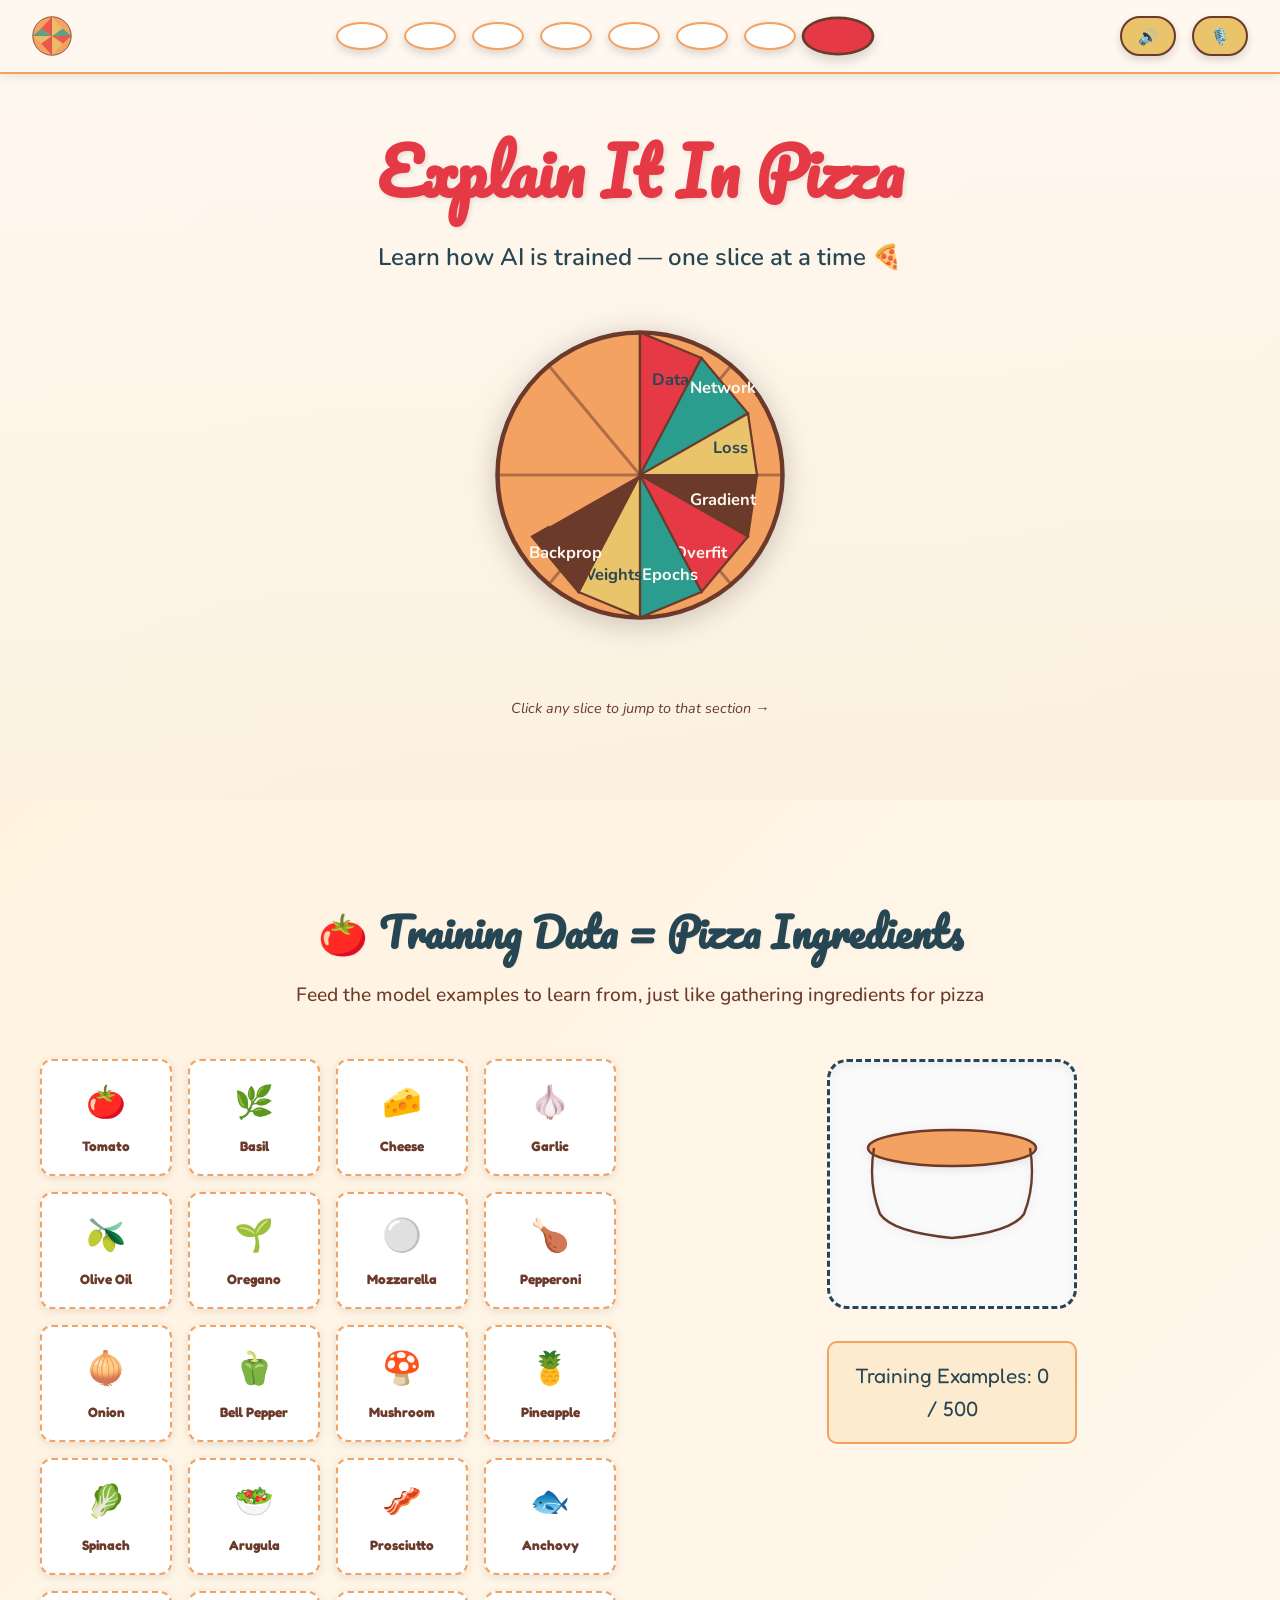
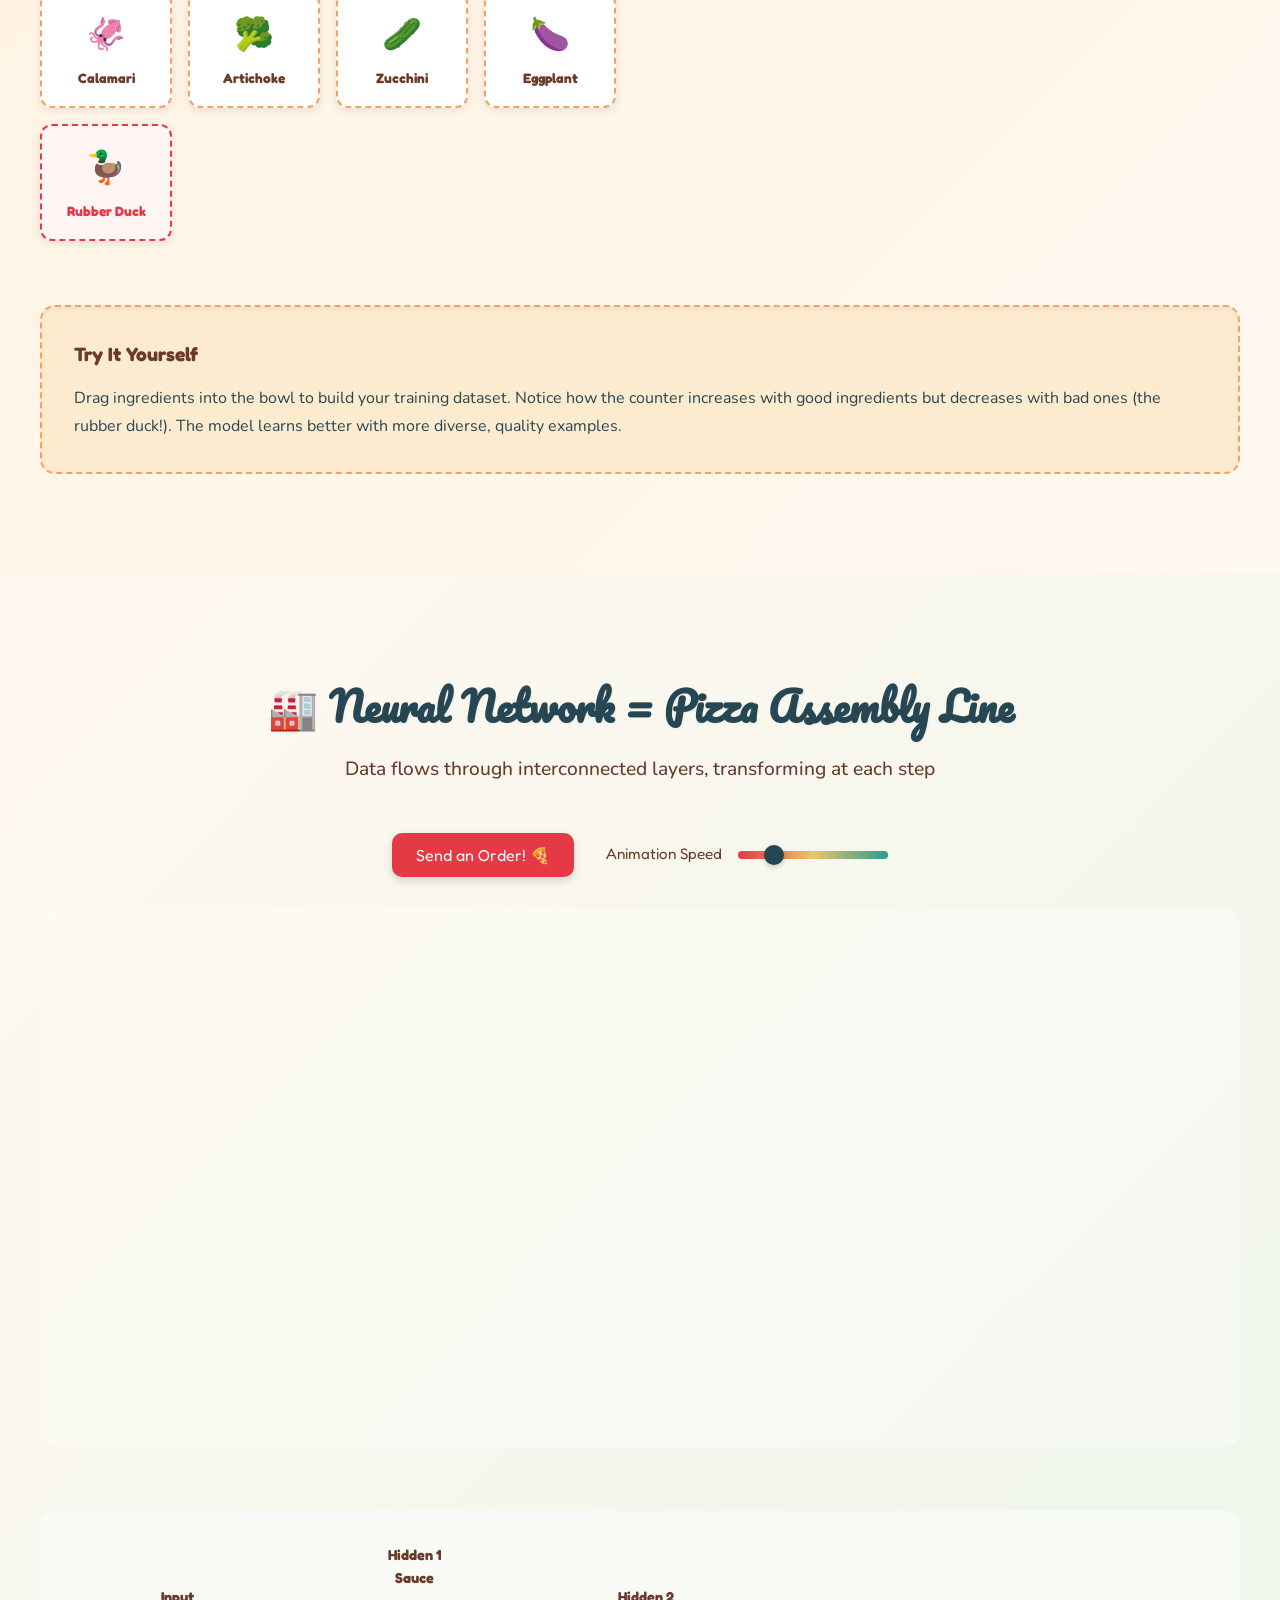
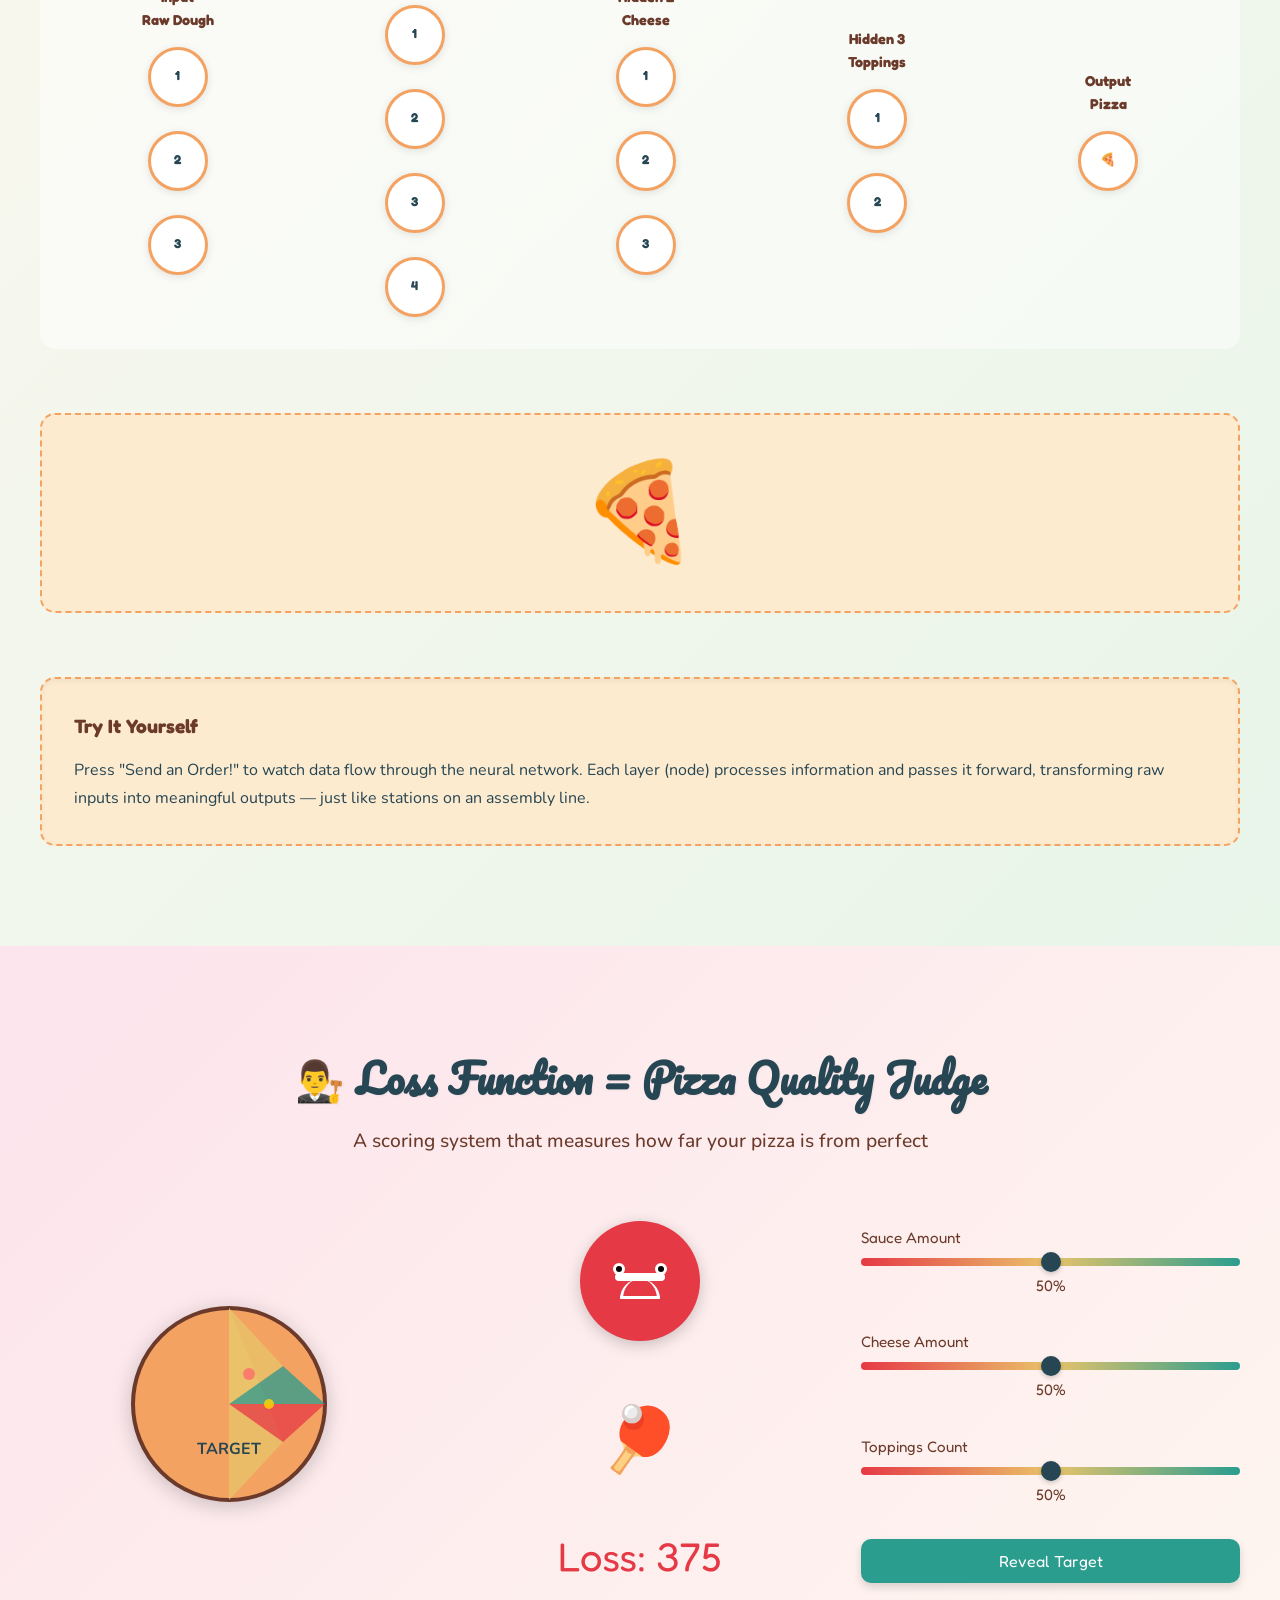
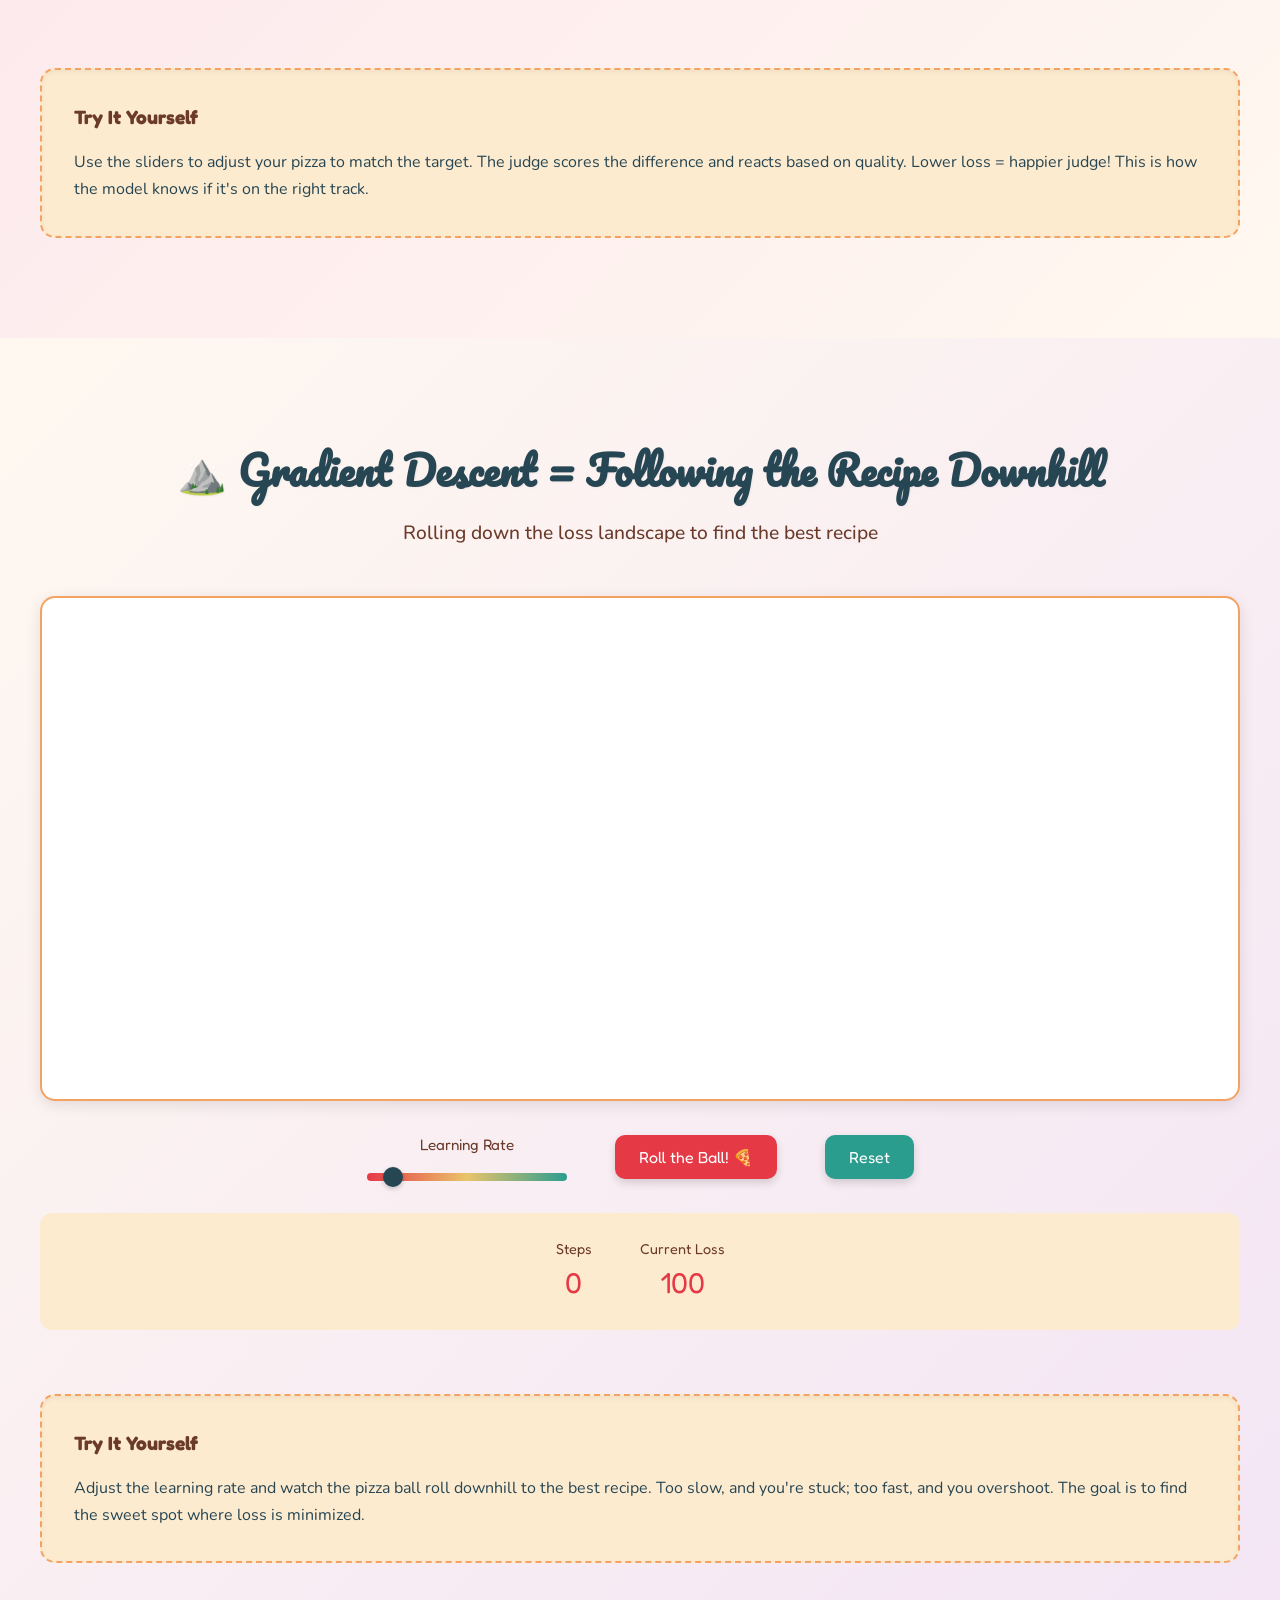
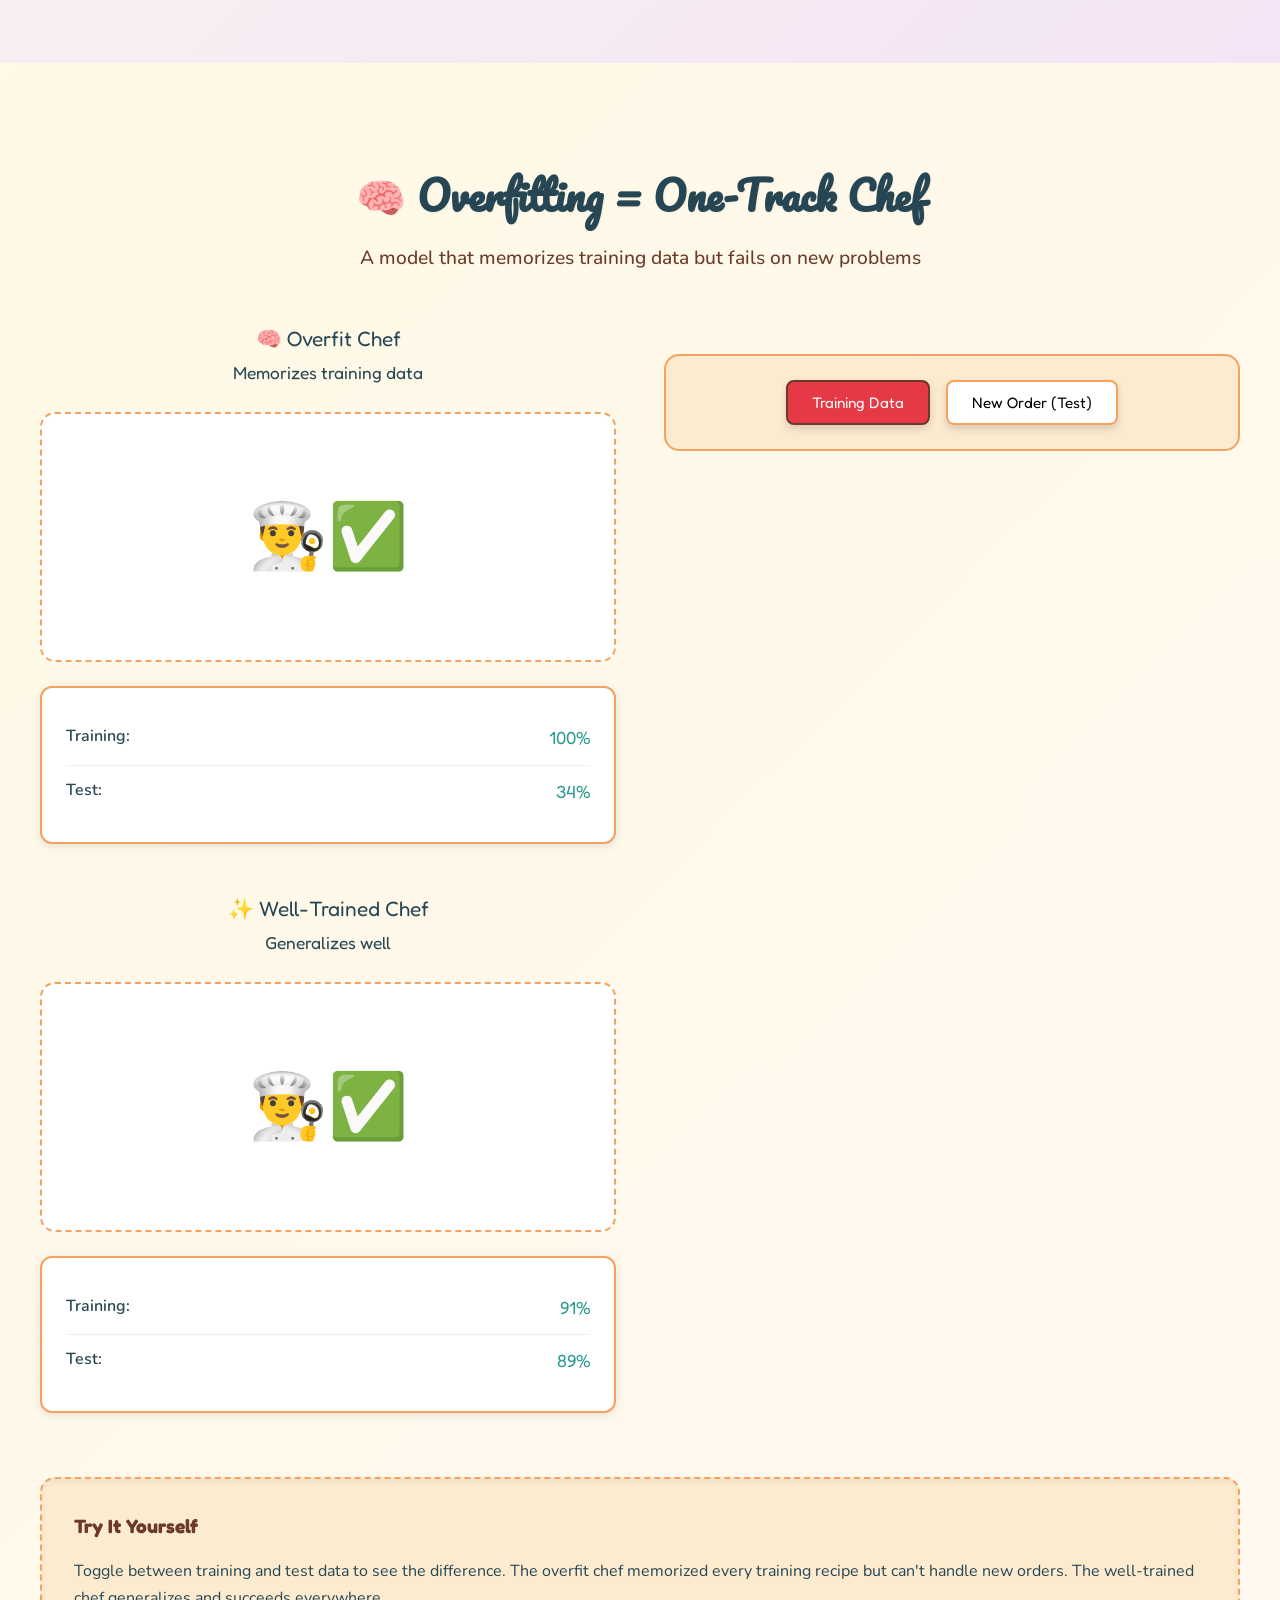
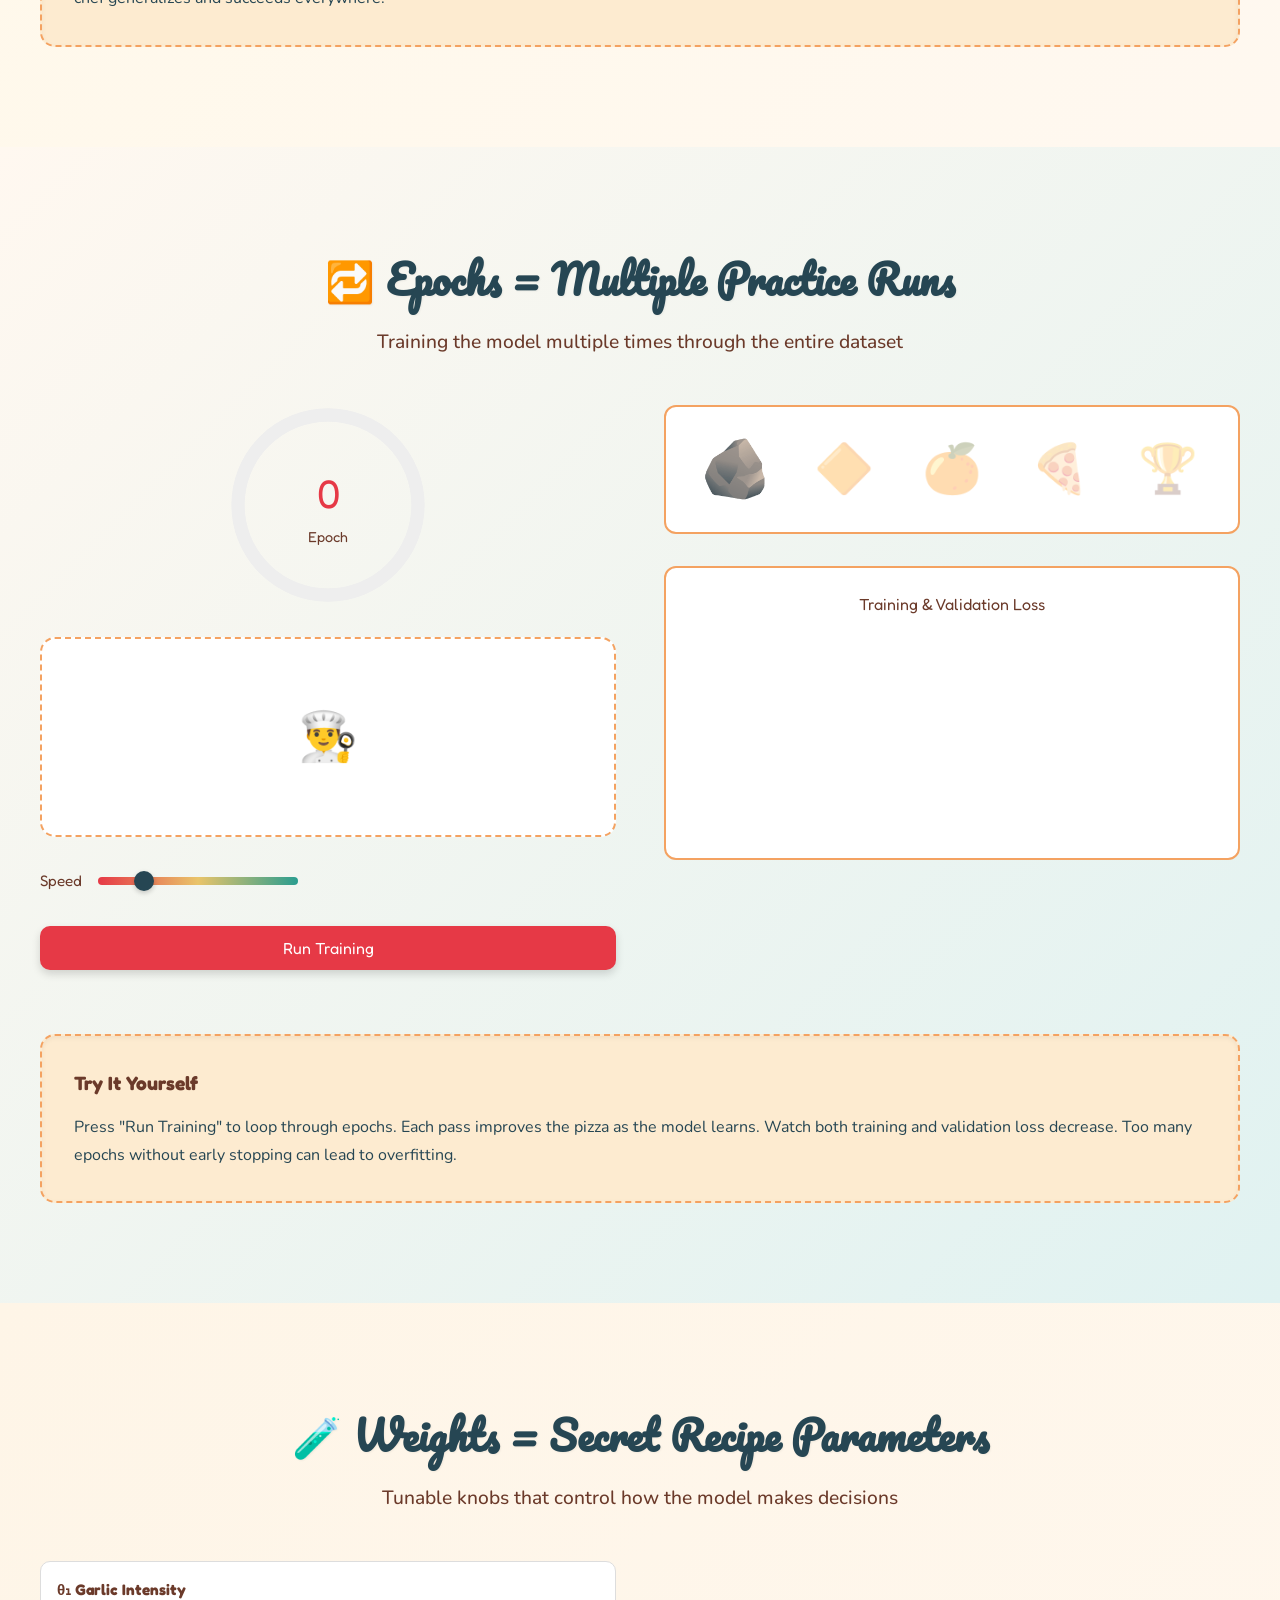
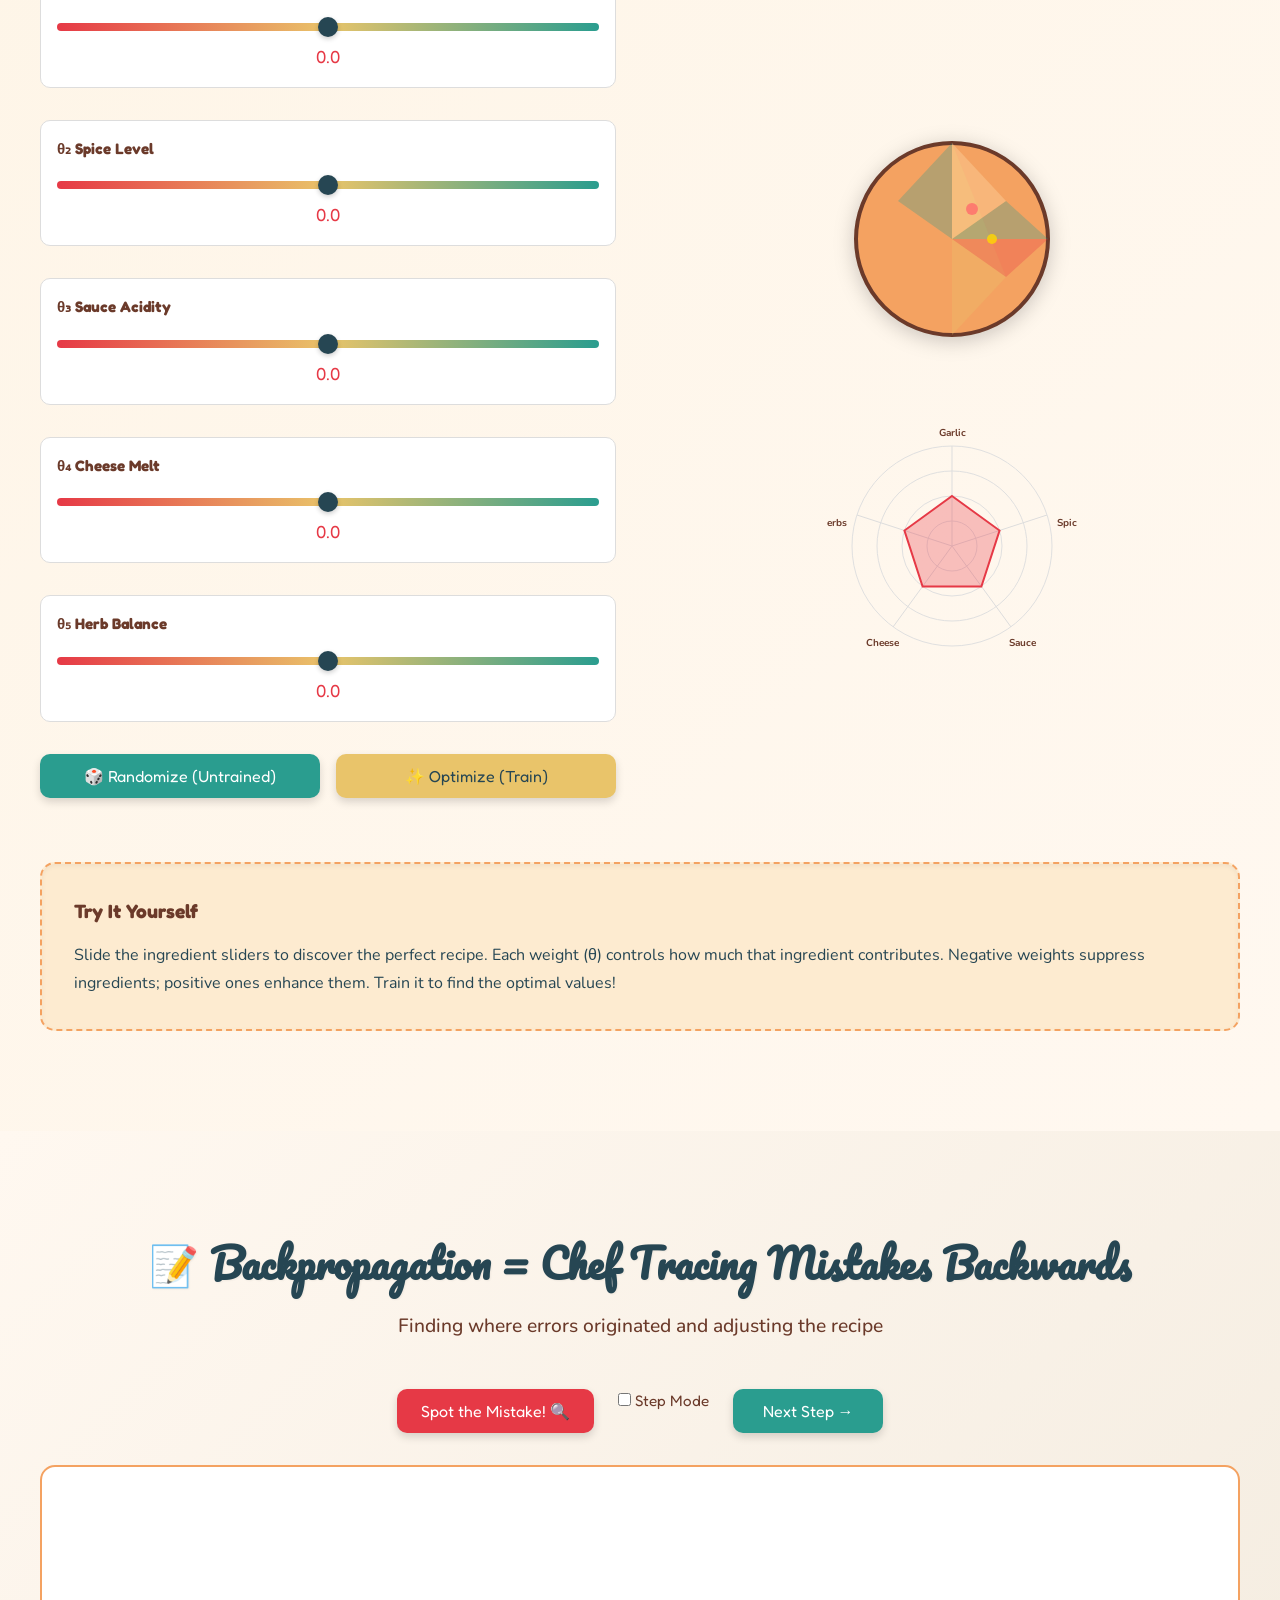
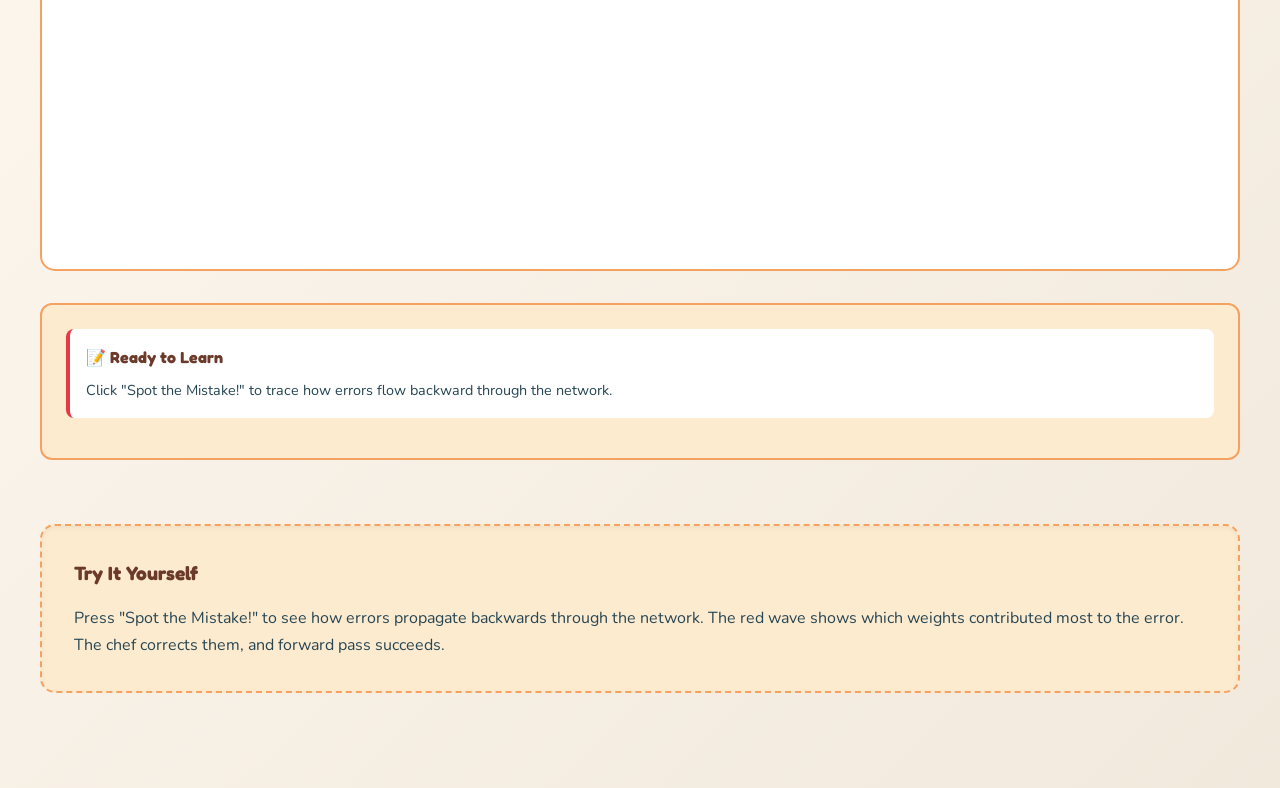
==== ep1-ml-basics/index.html @ 77b2b573 "Fix: add all episode files as regular directories (remove submodule refs)" ====
<!DOCTYPE html>
<html lang="en">
<head>
  <meta charset="UTF-8">
  <meta name="viewport" content="width=device-width, initial-scale=1.0">
  <title>Explain It In Pizza - Learn AI/ML with Pizza Metaphors</title>
  <link rel="preconnect" href="https://fonts.googleapis.com">
  <link rel="preconnect" href="https://fonts.gstatic.com" crossorigin>
  <link href="https://fonts.googleapis.com/css2?family=Fredoka+One&family=Nunito:wght@400;600;700&family=Pacifico&display=swap" rel="stylesheet">
  <link rel="stylesheet" href="style.css">
</head>
<body>
  <!-- Navigation -->
  <nav class="navbar">
    <div class="nav-brand">
      <svg class="nav-pizza" viewBox="0 0 100 100" width="40" height="40">
        <circle cx="50" cy="50" r="48" fill="#F4A261" stroke="#6B3A2A" stroke-width="2"/>
        <line x1="50" y1="2" x2="50" y2="98" stroke="#6B3A2A" stroke-width="1.5" opacity="0.3"/>
        <line x1="2" y1="50" x2="98" y2="50" stroke="#6B3A2A" stroke-width="1.5" opacity="0.3"/>
        <path d="M 50 2 L 77 69 L 50 98 Z" fill="#E9C46A" opacity="0.7" class="slice slice-1"/>
        <path d="M 77 69 L 98 50 L 50 50 Z" fill="#E63946" opacity="0.7" class="slice slice-2"/>
        <path d="M 98 50 L 77 31 L 50 50 Z" fill="#2A9D8F" opacity="0.7" class="slice slice-3"/>
        <path d="M 77 31 L 50 2 L 50 50 Z" fill="#E9C46A" opacity="0.7" class="slice slice-4"/>
        <path d="M 50 50 L 50 2 L 23 31 Z" fill="#E63946" opacity="0.7" class="slice slice-5"/>
        <path d="M 50 50 L 23 31 L 2 50 Z" fill="#2A9D8F" opacity="0.7" class="slice slice-6"/>
        <path d="M 50 50 L 2 50 L 23 69 Z" fill="#E9C46A" opacity="0.7" class="slice slice-7"/>
        <path d="M 50 50 L 23 69 L 50 98 Z" fill="#E63946" opacity="0.7" class="slice slice-8"/>
      </svg>
    </div>
    <div class="nav-sections">
      <button class="nav-dot" data-section="1" title="Ingredients"></button>
      <button class="nav-dot" data-section="2" title="Assembly Line"></button>
      <button class="nav-dot" data-section="3" title="Judge"></button>
      <button class="nav-dot" data-section="4" title="Gradient Descent"></button>
      <button class="nav-dot" data-section="5" title="Overfitting"></button>
      <button class="nav-dot" data-section="6" title="Epochs"></button>
      <button class="nav-dot" data-section="7" title="Weights"></button>
      <button class="nav-dot" data-section="8" title="Backprop"></button>
    </div>
    <div class="nav-controls">
      <button class="sound-toggle" id="soundToggle" title="Toggle Sound">🔊</button>
      <button class="narrator-toggle" id="narratorToggle" title="Toggle Narrator">🎙️</button>
    </div>
  </nav>

  <!-- Hero Section -->
  <section class="hero">
    <div class="hero-content">
      <h1 class="hero-title">Explain It In Pizza</h1>
      <p class="hero-subtitle">Learn how AI is trained — one slice at a time 🍕</p>
      <svg class="hero-pizza" viewBox="0 0 200 200" width="300" height="300">
        <defs>
          <style>
            .pizza-slice { stroke-dasharray: 150; stroke-dashoffset: 150; animation: drawSlice 0.8s ease-out forwards; }
            .slice-1 { animation-delay: 0s; }
            .slice-2 { animation-delay: 0.1s; }
            .slice-3 { animation-delay: 0.2s; }
            .slice-4 { animation-delay: 0.3s; }
            .slice-5 { animation-delay: 0.4s; }
            .slice-6 { animation-delay: 0.5s; }
            .slice-7 { animation-delay: 0.6s; }
            .slice-8 { animation-delay: 0.7s; }
            @keyframes drawSlice {
              from { stroke-dashoffset: 150; }
              to { stroke-dashoffset: 0; }
            }
          </style>
        </defs>
        <!-- Crust -->
        <circle cx="100" cy="100" r="95" fill="#F4A261" stroke="#6B3A2A" stroke-width="3"/>
        <!-- Slices with dividing lines -->
        <line x1="100" y1="5" x2="100" y2="195" stroke="#6B3A2A" stroke-width="2" opacity="0.5"/>
        <line x1="5" y1="100" x2="195" y2="100" stroke="#6B3A2A" stroke-width="2" opacity="0.5"/>
        <line x1="40" y1="28" x2="160" y2="172" stroke="#6B3A2A" stroke-width="2" opacity="0.5"/>
        <line x1="160" y1="28" x2="40" y2="172" stroke="#6B3A2A" stroke-width="2" opacity="0.5"/>

        <!-- Slice 1: Ingredients (Tomato) -->
        <path class="pizza-slice slice-1" d="M 100 100 L 100 5 L 141 22 Z" fill="#E63946" stroke="#6B3A2A" stroke-width="1.5" cursor="pointer"/>
        <text x="120" y="40" text-anchor="middle" font-size="11" fill="#264653" font-weight="bold" pointer-events="none">Data</text>

        <!-- Slice 2: Assembly (Basil) -->
        <path class="pizza-slice slice-2" d="M 100 100 L 141 22 L 172 59 Z" fill="#2A9D8F" stroke="#6B3A2A" stroke-width="1.5" cursor="pointer"/>
        <text x="155" y="45" text-anchor="middle" font-size="11" fill="#FFF8F0" font-weight="bold" pointer-events="none">Network</text>

        <!-- Slice 3: Judge (Cheese) -->
        <path class="pizza-slice slice-3" d="M 100 100 L 172 59 L 178 100 Z" fill="#E9C46A" stroke="#6B3A2A" stroke-width="1.5" cursor="pointer"/>
        <text x="160" y="85" text-anchor="middle" font-size="11" fill="#264653" font-weight="bold" pointer-events="none">Loss</text>

        <!-- Slice 4: Gradient (Brown) -->
        <path class="pizza-slice slice-4" d="M 100 100 L 178 100 L 172 141 Z" fill="#6B3A2A" stroke="#6B3A2A" stroke-width="1.5" cursor="pointer"/>
        <text x="155" y="120" text-anchor="middle" font-size="11" fill="#FFF8F0" font-weight="bold" pointer-events="none">Gradient</text>

        <!-- Slice 5: Overfitting (Tomato) -->
        <path class="pizza-slice slice-5" d="M 100 100 L 172 141 L 141 178 Z" fill="#E63946" stroke="#6B3A2A" stroke-width="1.5" cursor="pointer"/>
        <text x="140" y="155" text-anchor="middle" font-size="11" fill="#FFF8F0" font-weight="bold" pointer-events="none">Overfit</text>

        <!-- Slice 6: Epochs (Basil) -->
        <path class="pizza-slice slice-6" d="M 100 100 L 141 178 L 100 195 Z" fill="#2A9D8F" stroke="#6B3A2A" stroke-width="1.5" cursor="pointer"/>
        <text x="120" y="170" text-anchor="middle" font-size="11" fill="#FFF8F0" font-weight="bold" pointer-events="none">Epochs</text>

        <!-- Slice 7: Weights (Cheese) -->
        <path class="pizza-slice slice-7" d="M 100 100 L 100 195 L 59 178 Z" fill="#E9C46A" stroke="#6B3A2A" stroke-width="1.5" cursor="pointer"/>
        <text x="80" y="170" text-anchor="middle" font-size="11" fill="#264653" font-weight="bold" pointer-events="none">Weights</text>

        <!-- Slice 8: Backprop (Brown) -->
        <path class="pizza-slice slice-8" d="M 100 100 L 59 178 L 28 141 Z" fill="#6B3A2A" stroke="#6B3A2A" stroke-width="1.5" cursor="pointer"/>
        <text x="50" y="155" text-anchor="middle" font-size="11" fill="#FFF8F0" font-weight="bold" pointer-events="none">Backprop</text>
      </svg>
      <p class="hero-hint">Click any slice to jump to that section →</p>
    </div>
  </section>

  <!-- Section 1: Ingredients -->
  <section class="section" id="section-1" data-section="1">
    <div class="section-container">
      <div class="section-header">
        <h2>🍅 Training Data = Pizza Ingredients</h2>
        <p>Feed the model examples to learn from, just like gathering ingredients for pizza</p>
      </div>
      <div id="ingredients-container"></div>
      <div class="section-summary">
        <h4>Try It Yourself</h4>
        <p>Drag ingredients into the bowl to build your training dataset. Notice how the counter increases with good ingredients but decreases with bad ones (the rubber duck!). The model learns better with more diverse, quality examples.</p>
      </div>
    </div>
  </section>

  <!-- Section 2: Assembly Line -->
  <section class="section" id="section-2" data-section="2">
    <div class="section-container">
      <div class="section-header">
        <h2>🏭 Neural Network = Pizza Assembly Line</h2>
        <p>Data flows through interconnected layers, transforming at each step</p>
      </div>
      <div id="assembly-container"></div>
      <div class="section-summary">
        <h4>Try It Yourself</h4>
        <p>Press "Send an Order!" to watch data flow through the neural network. Each layer (node) processes information and passes it forward, transforming raw inputs into meaningful outputs — just like stations on an assembly line.</p>
      </div>
    </div>
  </section>

  <!-- Section 3: Judge -->
  <section class="section" id="section-3" data-section="3">
    <div class="section-container">
      <div class="section-header">
        <h2>👨‍⚖️ Loss Function = Pizza Quality Judge</h2>
        <p>A scoring system that measures how far your pizza is from perfect</p>
      </div>
      <div id="judge-container"></div>
      <div class="section-summary">
        <h4>Try It Yourself</h4>
        <p>Use the sliders to adjust your pizza to match the target. The judge scores the difference and reacts based on quality. Lower loss = happier judge! This is how the model knows if it's on the right track.</p>
      </div>
    </div>
  </section>

  <!-- Section 4: Gradient Descent -->
  <section class="section" id="section-4" data-section="4">
    <div class="section-container">
      <div class="section-header">
        <h2>⛰️ Gradient Descent = Following the Recipe Downhill</h2>
        <p>Rolling down the loss landscape to find the best recipe</p>
      </div>
      <div id="gradient-container"></div>
      <div class="section-summary">
        <h4>Try It Yourself</h4>
        <p>Adjust the learning rate and watch the pizza ball roll downhill to the best recipe. Too slow, and you're stuck; too fast, and you overshoot. The goal is to find the sweet spot where loss is minimized.</p>
      </div>
    </div>
  </section>

  <!-- Section 5: Overfitting -->
  <section class="section" id="section-5" data-section="5">
    <div class="section-container">
      <div class="section-header">
        <h2>🧠 Overfitting = One-Track Chef</h2>
        <p>A model that memorizes training data but fails on new problems</p>
      </div>
      <div id="overfitting-container"></div>
      <div class="section-summary">
        <h4>Try It Yourself</h4>
        <p>Toggle between training and test data to see the difference. The overfit chef memorized every training recipe but can't handle new orders. The well-trained chef generalizes and succeeds everywhere.</p>
      </div>
    </div>
  </section>

  <!-- Section 6: Epochs -->
  <section class="section" id="section-6" data-section="6">
    <div class="section-container">
      <div class="section-header">
        <h2>🔁 Epochs = Multiple Practice Runs</h2>
        <p>Training the model multiple times through the entire dataset</p>
      </div>
      <div id="epochs-container"></div>
      <div class="section-summary">
        <h4>Try It Yourself</h4>
        <p>Press "Run Training" to loop through epochs. Each pass improves the pizza as the model learns. Watch both training and validation loss decrease. Too many epochs without early stopping can lead to overfitting.</p>
      </div>
    </div>
  </section>

  <!-- Section 7: Weights -->
  <section class="section" id="section-7" data-section="7">
    <div class="section-container">
      <div class="section-header">
        <h2>🧪 Weights = Secret Recipe Parameters</h2>
        <p>Tunable knobs that control how the model makes decisions</p>
      </div>
      <div id="weights-container"></div>
      <div class="section-summary">
        <h4>Try It Yourself</h4>
        <p>Slide the ingredient sliders to discover the perfect recipe. Each weight (θ) controls how much that ingredient contributes. Negative weights suppress ingredients; positive ones enhance them. Train it to find the optimal values!</p>
      </div>
    </div>
  </section>

  <!-- Section 8: Backprop -->
  <section class="section" id="section-8" data-section="8">
    <div class="section-container">
      <div class="section-header">
        <h2>📝 Backpropagation = Chef Tracing Mistakes Backwards</h2>
        <p>Finding where errors originated and adjusting the recipe</p>
      </div>
      <div id="backprop-container"></div>
      <div class="section-summary">
        <h4>Try It Yourself</h4>
        <p>Press "Spot the Mistake!" to see how errors propagate backwards through the network. The red wave shows which weights contributed most to the error. The chef corrects them, and forward pass succeeds.</p>
      </div>
    </div>
  </section>

  <script type="module" src="main.js"></script>
</body>
</html>
---- ep1-ml-basics/style.css ----
/* CSS Variables */
:root {
  --color-tomato: #E63946;
  --color-crust: #F4A261;
  --color-cheese: #E9C46A;
  --color-brown: #6B3A2A;
  --color-basil: #2A9D8F;
  --color-cream: #FFF8F0;
  --color-dough: #FDEBD0;
  --color-charcoal: #264653;

  --font-headline: 'Pacifico', cursive;
  --font-body: 'Nunito', sans-serif;
  --font-label: 'Fredoka One', sans-serif;

  --transition: all 0.3s cubic-bezier(0.34, 1.56, 0.64, 1);
}

/* Reset */
* {
  margin: 0;
  padding: 0;
  box-sizing: border-box;
}

html {
  scroll-behavior: smooth;
}

body {
  font-family: var(--font-body);
  background: linear-gradient(135deg, var(--color-cream) 0%, #f5e6d3 100%);
  color: var(--color-charcoal);
  line-height: 1.6;
  min-height: 100vh;
}

/* Navigation */
.navbar {
  position: fixed;
  top: 0;
  left: 0;
  right: 0;
  background: rgba(255, 248, 240, 0.95);
  backdrop-filter: blur(10px);
  border-bottom: 2px solid var(--color-crust);
  padding: 1rem 2rem;
  display: flex;
  align-items: center;
  justify-content: space-between;
  z-index: 1000;
  gap: 2rem;
  box-shadow: 0 2px 10px rgba(0,0,0,0.1);
}

.nav-brand {
  display: flex;
  align-items: center;
  font-size: 1.5rem;
  font-weight: bold;
  font-family: var(--font-headline);
  color: var(--color-charcoal);
  text-decoration: none;
  white-space: nowrap;
}

.nav-pizza {
  margin-right: 0.5rem;
}

.nav-sections {
  display: flex;
  gap: 1rem;
  flex: 1;
  justify-content: center;
  flex-wrap: wrap;
}

.nav-dot {
  width: 12px;
  height: 12px;
  border-radius: 50%;
  border: 2px solid var(--color-crust);
  background: white;
  cursor: pointer;
  transition: all 0.3s ease;
}

.nav-dot:hover {
  transform: scale(1.3);
  background: var(--color-cheese);
}

.nav-dot.active {
  background: var(--color-tomato);
  border-color: var(--color-brown);
  transform: scale(1.4);
}

.nav-controls {
  display: flex;
  gap: 1rem;
}

.sound-toggle,
.narrator-toggle {
  padding: 0.5rem 1rem;
  background: var(--color-cheese);
  border: 2px solid var(--color-brown);
  border-radius: 25px;
  font-size: 1rem;
  cursor: pointer;
  transition: var(--transition);
  font-family: var(--font-label);
}

.sound-toggle:hover,
.narrator-toggle:hover {
  background: var(--color-tomato);
  color: white;
  transform: scale(1.1);
}

.narrator-toggle.active {
  background: var(--color-tomato);
  color: white;
}

/* Mobile: Hide nav dots by default */
@media (max-width: 768px) {
  .navbar {
    padding: 0.75rem 1rem;
    gap: 1rem;
  }

  .nav-brand {
    font-size: 1.2rem;
  }

  .nav-sections {
    display: none;
  }

  .nav-dot {
    width: 10px;
    height: 10px;
  }
}

/* Hero Section */
.hero {
  padding-top: 120px;
  padding-bottom: 80px;
  text-align: center;
  background: linear-gradient(180deg, var(--color-cream) 0%, rgba(233, 196, 106, 0.1) 100%);
}

.hero-content {
  max-width: 900px;
  margin: 0 auto;
  padding: 0 2rem;
}

.hero-title {
  font-size: 4rem;
  font-family: var(--font-headline);
  color: var(--color-tomato);
  margin-bottom: 1rem;
  text-shadow: 2px 2px 4px rgba(0,0,0,0.1);
  animation: bounceIn 0.8s ease-out;
}

.hero-subtitle {
  font-size: 1.5rem;
  color: var(--color-charcoal);
  margin-bottom: 3rem;
  font-weight: 600;
}

.hero-pizza {
  margin-bottom: 2rem;
  filter: drop-shadow(0 5px 15px rgba(0,0,0,0.2));
}

.hero-pizza path {
  transition: all 0.3s ease;
  cursor: pointer;
  transform-box: fill-box;
  transform-origin: center;
}

.hero-pizza path:hover {
  opacity: 0.8;
  filter: drop-shadow(0 0 8px rgba(0,0,0,0.3));
}

.hero-hint {
  color: var(--color-brown);
  font-size: 0.9rem;
  font-style: italic;
  margin-top: 2rem;
}

@keyframes bounceIn {
  0% { opacity: 0; transform: scale(0.8); }
  100% { opacity: 1; transform: scale(1); }
}

/* Sections */
.section {
  padding: 100px 2rem;
  min-height: 100vh;
  display: flex;
  align-items: center;
  opacity: 0;
  transform: translateY(30px);
  animation: sectionEnter 0.5s ease-out forwards;
}

@media (prefers-reduced-motion: reduce) {
  .section {
    opacity: 1;
    transform: none;
    animation: none;
  }
}

@keyframes sectionEnter {
  from {
    opacity: 0;
    transform: translateY(30px);
  }
  to {
    opacity: 1;
    transform: translateY(0);
  }
}

#section-1 { background: linear-gradient(135deg, #fff3e0 0%, var(--color-cream) 100%); animation-delay: 0s; }
#section-2 { background: linear-gradient(135deg, var(--color-cream) 0%, #e8f5e9 100%); animation-delay: 0.1s; }
#section-3 { background: linear-gradient(135deg, #fce4ec 0%, var(--color-cream) 100%); animation-delay: 0.2s; }
#section-4 { background: linear-gradient(135deg, var(--color-cream) 0%, #f3e5f5 100%); animation-delay: 0.3s; }
#section-5 { background: linear-gradient(135deg, #fff9e6 0%, var(--color-cream) 100%); animation-delay: 0.4s; }
#section-6 { background: linear-gradient(135deg, var(--color-cream) 0%, #e0f2f1 100%); animation-delay: 0.5s; }
#section-7 { background: linear-gradient(135deg, #fef5e7 0%, var(--color-cream) 100%); animation-delay: 0.6s; }
#section-8 { background: linear-gradient(135deg, var(--color-cream) 0%, #f1e9dc 100%); animation-delay: 0.7s; }

.section-container {
  max-width: 1200px;
  margin: 0 auto;
  width: 100%;
}

.section-header {
  margin-bottom: 3rem;
  text-align: center;
}

.section-header h2 {
  font-family: var(--font-headline);
  font-size: 2.5rem;
  color: var(--color-charcoal);
  margin-bottom: 1rem;
  text-shadow: 1px 1px 2px rgba(0,0,0,0.05);
}

.section-header p {
  font-size: 1.2rem;
  color: var(--color-brown);
  font-weight: 500;
}

.section-summary {
  margin-top: 4rem;
  padding: 2rem;
  background: var(--color-dough);
  border-radius: 15px;
  border: 2px dashed var(--color-crust);
  box-shadow: inset 0 2px 5px rgba(0,0,0,0.05);
}

.section-summary h4 {
  font-family: var(--font-label);
  font-size: 1.2rem;
  color: var(--color-brown);
  margin-bottom: 1rem;
}

.section-summary p {
  color: var(--color-charcoal);
  line-height: 1.7;
}

/* Responsive */
@media (max-width: 768px) {
  .section {
    padding: 60px 1rem;
    min-height: auto;
  }

  .section-header h2 {
    font-size: 1.8rem;
  }

  .section-header p {
    font-size: 1rem;
  }

  .hero-title {
    font-size: 2.5rem;
  }

  .hero-subtitle {
    font-size: 1.1rem;
  }
}

/* Interactive Elements */
button {
  font-family: var(--font-label);
  padding: 0.75rem 1.5rem;
  border: none;
  border-radius: 10px;
  cursor: pointer;
  font-size: 1rem;
  transition: var(--transition);
  box-shadow: 0 4px 8px rgba(0,0,0,0.15);
}

button:hover {
  transform: translateY(-2px);
  box-shadow: 0 6px 12px rgba(0,0,0,0.2);
}

button:active {
  transform: translateY(0);
}

.btn-primary {
  background: var(--color-tomato);
  color: white;
}

.btn-primary:hover {
  background: #c1303a;
}

.btn-secondary {
  background: var(--color-basil);
  color: white;
}

.btn-secondary:hover {
  background: #207d73;
}

.btn-success {
  background: var(--color-cheese);
  color: var(--color-charcoal);
}

.btn-success:hover {
  background: #d4a844;
}

/* Sliders */
input[type="range"] {
  width: 100%;
  height: 8px;
  border-radius: 5px;
  background: linear-gradient(to right, var(--color-tomato), var(--color-cheese), var(--color-basil));
  outline: none;
  -webkit-appearance: none;
  appearance: none;
}

input[type="range"]::-webkit-slider-thumb {
  -webkit-appearance: none;
  appearance: none;
  width: 20px;
  height: 20px;
  border-radius: 50%;
  background: var(--color-charcoal);
  cursor: pointer;
  box-shadow: 0 2px 5px rgba(0,0,0,0.2);
  transition: transform 0.2s ease;
}

input[type="range"]::-webkit-slider-thumb:hover {
  transform: scale(1.2);
}

input[type="range"]::-moz-range-thumb {
  width: 20px;
  height: 20px;
  border-radius: 50%;
  background: var(--color-charcoal);
  cursor: pointer;
  border: none;
  box-shadow: 0 2px 5px rgba(0,0,0,0.2);
  transition: transform 0.2s ease;
}

input[type="range"]::-moz-range-thumb:hover {
  transform: scale(1.2);
}

/* Labels and Text */
label {
  display: block;
  font-family: var(--font-label);
  color: var(--color-brown);
  margin-bottom: 0.5rem;
  font-size: 0.95rem;
}

.value-display {
  font-family: var(--font-label);
  color: var(--color-tomato);
  font-size: 1.2rem;
  text-align: center;
  margin-bottom: 1rem;
}

/* Cards and Containers */
.card {
  background: white;
  border-radius: 15px;
  padding: 2rem;
  box-shadow: 0 4px 15px rgba(0,0,0,0.1);
  border: 2px solid var(--color-crust);
  transition: var(--transition);
}

.card:hover {
  box-shadow: 0 6px 20px rgba(0,0,0,0.15);
  transform: translateY(-3px);
}

/* Utility Classes */
.flex-center {
  display: flex;
  align-items: center;
  justify-content: center;
}

.grid {
  display: grid;
  gap: 1.5rem;
}

.grid-2 {
  grid-template-columns: repeat(auto-fit, minmax(300px, 1fr));
}

.grid-3 {
  grid-template-columns: repeat(auto-fit, minmax(250px, 1fr));
}

.text-center {
  text-align: center;
}

.mb-1 { margin-bottom: 1rem; }
.mb-2 { margin-bottom: 2rem; }
.mt-1 { margin-top: 1rem; }
.mt-2 { margin-top: 2rem; }

/* Success and Error Animations */
@keyframes pulse {
  0%, 100% { transform: scale(1); }
  50% { transform: scale(1.05); }
}

@keyframes shake {
  0%, 100% { transform: translateX(0); }
  25% { transform: translateX(-5px); }
  75% { transform: translateX(5px); }
}

@keyframes wobble {
  0%, 100% { transform: rotate(0deg); }
  25% { transform: rotate(-2deg); }
  75% { transform: rotate(2deg); }
}

@keyframes slideInLeft {
  from { opacity: 0; transform: translateX(-30px); }
  to { opacity: 1; transform: translateX(0); }
}

@keyframes slideInRight {
  from { opacity: 0; transform: translateX(30px); }
  to { opacity: 1; transform: translateX(0); }
}

@keyframes fadeIn {
  from { opacity: 0; }
  to { opacity: 1; }
}

.animate-pulse { animation: pulse 0.6s ease-in-out; }
.animate-shake { animation: shake 0.4s ease-in-out; }
.animate-wobble { animation: wobble 0.5s ease-in-out; }
.animate-slideInLeft { animation: slideInLeft 0.5s ease-out; }
.animate-slideInRight { animation: slideInRight 0.5s ease-out; }
.animate-fadeIn { animation: fadeIn 0.3s ease-out; }

/* Accessibility */
:focus-visible {
  outline: 3px solid var(--color-tomato);
  outline-offset: 2px;
}

button:focus-visible {
  outline-offset: 4px;
}

/* ============ SECTION 1: INGREDIENTS ============ */
.ingredients-wrapper {
  display: grid;
  grid-template-columns: 1fr 1fr;
  gap: 3rem;
  align-items: start;
}

.ingredients-grid {
  display: grid;
  grid-template-columns: repeat(auto-fill, minmax(120px, 1fr));
  gap: 1rem;
}

.ingredient-tile {
  background: white;
  border: 2px dashed var(--color-crust);
  border-radius: 12px;
  padding: 1rem;
  text-align: center;
  cursor: grab;
  transition: all 0.3s ease;
  box-shadow: 0 2px 8px rgba(0,0,0,0.1);
}

.ingredient-tile:hover {
  transform: translateY(-5px);
  box-shadow: 0 4px 12px rgba(0,0,0,0.15);
  border-color: var(--color-tomato);
}

.ingredient-tile:active {
  cursor: grabbing;
}

.ingredient-emoji {
  font-size: 2rem;
  margin-bottom: 0.5rem;
}

.ingredient-name {
  font-family: var(--font-label);
  font-size: 0.85rem;
  color: var(--color-brown);
  font-weight: bold;
}

.ingredient-tile[data-type="bad"] {
  border-color: var(--color-tomato);
  background: #fff5f5;
}

.ingredient-tile[data-type="bad"] .ingredient-name {
  color: var(--color-tomato);
}

.bowl-section {
  display: flex;
  flex-direction: column;
  align-items: center;
  gap: 2rem;
}

.bowl-container {
  position: relative;
  width: 100%;
  max-width: 250px;
  aspect-ratio: 1;
  border: 3px dashed var(--color-charcoal);
  border-radius: 20px;
  padding: 2rem;
  background: #fafafa;
  display: flex;
  align-items: center;
  justify-content: center;
  cursor: grab;
  transition: all 0.3s ease;
  box-shadow: inset 0 4px 10px rgba(0,0,0,0.05);
}

.bowl-container:hover {
  border-color: var(--color-tomato);
  box-shadow: inset 0 4px 10px rgba(230, 57, 70, 0.1);
}

.bowl-svg {
  position: relative;
  z-index: 1;
  filter: drop-shadow(0 2px 4px rgba(0,0,0,0.1));
}

.bowl-fill {
  position: absolute;
  bottom: 0;
  left: 0;
  right: 0;
  height: 0%;
  background: linear-gradient(to top, var(--color-cheese) 0%, var(--color-tomato) 50%, var(--color-basil) 100%);
  border-radius: 0 0 17px 17px;
  transition: height 0.4s ease;
  opacity: 0.3;
  pointer-events: none;
}

.counter {
  font-family: var(--font-label);
  font-size: 1.3rem;
  color: var(--color-charcoal);
  text-align: center;
  background: var(--color-dough);
  padding: 1rem 1.5rem;
  border-radius: 10px;
  border: 2px solid var(--color-crust);
  width: 100%;
  max-width: 250px;
}

.milestones {
  width: 100%;
  max-width: 250px;
  min-height: 50px;
  display: flex;
  flex-direction: column;
  align-items: center;
  gap: 1rem;
}

.milestone-message {
  background: var(--color-cheese);
  color: var(--color-brown);
  padding: 0.75rem 1.5rem;
  border-radius: 10px;
  font-family: var(--font-label);
  font-weight: bold;
  text-align: center;
  box-shadow: 0 4px 10px rgba(0,0,0,0.1);
  animation: slideInUp 0.5s ease-out;
  transition: opacity 0.3s ease;
}

@keyframes slideInUp {
  from {
    opacity: 0;
    transform: translateY(20px);
  }
  to {
    opacity: 1;
    transform: translateY(0);
  }
}

@media (max-width: 1024px) {
  .ingredients-wrapper {
    grid-template-columns: 1fr;
    gap: 2rem;
  }

  .ingredients-grid {
    grid-template-columns: repeat(auto-fill, minmax(100px, 1fr));
  }
}

/* ============ SECTION 2: ASSEMBLY LINE ============ */
.assembly-wrapper {
  display: flex;
  flex-direction: column;
  gap: 2rem;
}

.assembly-controls {
  display: flex;
  justify-content: center;
  gap: 2rem;
  flex-wrap: wrap;
  align-items: center;
}

.speed-control {
  display: flex;
  align-items: center;
  gap: 1rem;
}

.speed-control label {
  margin: 0;
  font-size: 0.95rem;
}

.speed-control input {
  width: 150px;
}

.assembly-visualization {
  display: flex;
  justify-content: space-around;
  align-items: center;
  gap: 2rem;
  margin-bottom: 2rem;
  overflow-x: auto;
  padding: 2rem;
  background: rgba(255,255,255,0.5);
  border-radius: 15px;
}

.layer {
  display: flex;
  flex-direction: column;
  align-items: center;
  gap: 1rem;
}

.layer-title {
  font-family: var(--font-label);
  font-weight: bold;
  color: var(--color-brown);
  text-align: center;
  font-size: 0.9rem;
  max-width: 100px;
}

.nodes-container {
  display: flex;
  flex-direction: column;
  gap: 1.5rem;
}

.node {
  width: 60px;
  height: 60px;
  border-radius: 50%;
  background: white;
  border: 3px solid var(--color-crust);
  display: flex;
  align-items: center;
  justify-content: center;
  cursor: pointer;
  transition: all 0.3s ease;
  box-shadow: 0 2px 8px rgba(0,0,0,0.1);
  position: relative;
  font-family: var(--font-label);
  font-size: 0.8rem;
  font-weight: bold;
  color: var(--color-charcoal);
}

.node:hover {
  transform: scale(1.15);
  box-shadow: 0 4px 12px rgba(0,0,0,0.2);
}

.node.active {
  background: var(--color-tomato);
  border-color: var(--color-brown);
  color: white;
  box-shadow: 0 0 15px rgba(230, 57, 70, 0.5);
}

.assembly-canvas {
  width: 100%;
  min-height: 400px;
  background: rgba(255,255,255,0.3);
  border-radius: 15px;
  display: block;
  margin-bottom: 2rem;
}

.assembly-output {
  display: flex;
  justify-content: center;
  align-items: center;
  min-height: 200px;
  background: var(--color-dough);
  border-radius: 15px;
  border: 2px dashed var(--color-crust);
}

.pizza-output {
  font-size: 6rem;
  animation: pulse 0.6s ease-in-out;
}

.conveyor-label {
  font-family: var(--font-label);
  color: var(--color-brown);
  text-align: center;
  font-size: 0.85rem;
  margin-top: 1rem;
}

/* ============ SECTION 3: JUDGE ============ */
.judge-wrapper {
  display: grid;
  grid-template-columns: 1fr 1fr 1fr;
  gap: 2rem;
  align-items: center;
}

.judge-pizza {
  display: flex;
  justify-content: center;
  align-items: center;
  min-height: 300px;
}

.pizza-svg {
  width: 100%;
  max-width: 200px;
  filter: drop-shadow(0 4px 10px rgba(0,0,0,0.2));
}

.judge-center {
  display: flex;
  flex-direction: column;
  align-items: center;
  gap: 2rem;
  justify-content: center;
  min-height: 400px;
}

.judge-character {
  width: 120px;
  height: 120px;
  position: relative;
  margin-bottom: 1rem;
}

.judge-face {
  width: 100%;
  height: 100%;
  background: var(--color-cheese);
  border-radius: 50%;
  position: relative;
  display: flex;
  align-items: center;
  justify-content: center;
  box-shadow: 0 4px 15px rgba(0,0,0,0.2);
  transition: all 0.3s ease;
}

.judge-face.happy {
  background: var(--color-basil);
  animation: wobble 0.5s ease-in-out;
}

.judge-face.sad {
  background: var(--color-tomato);
  animation: shake 0.4s ease-in-out;
}

.eyes {
  position: absolute;
  top: 35%;
  left: 50%;
  transform: translateX(-50%);
  display: flex;
  gap: 30px;
}

.eye {
  width: 12px;
  height: 12px;
  background: white;
  border-radius: 50%;
  position: relative;
}

.pupil {
  width: 6px;
  height: 6px;
  background: #000;
  border-radius: 50%;
  position: absolute;
  top: 3px;
  left: 3px;
}

.mouth {
  position: absolute;
  bottom: 30%;
  left: 50%;
  transform: translateX(-50%);
  width: 40px;
  height: 20px;
  border: 3px solid white;
  border-top: none;
  border-radius: 0 0 40px 40px;
}

.mouth.sad {
  border-radius: 40px 40px 0 0;
  bottom: 35%;
}

.mustache {
  position: absolute;
  bottom: 50%;
  left: 50%;
  transform: translateX(-50%);
  width: 50px;
  height: 8px;
  background: white;
  border-radius: 4px;
}

.judge-score {
  font-family: var(--font-label);
  font-size: 2.5rem;
  color: var(--color-tomato);
  text-align: center;
}

.judge-paddle {
  font-size: 4rem;
  animation: paddleSpin 0.6s ease-in-out;
}

@keyframes paddleSpin {
  0% { transform: rotateZ(0deg); }
  50% { transform: rotateZ(-30deg); }
  100% { transform: rotateZ(0deg); }
}

.judge-controls {
  display: flex;
  flex-direction: column;
  gap: 2rem;
}

.slider-group {
  display: flex;
  flex-direction: column;
  gap: 0.5rem;
}

.slider-group label {
  margin: 0;
}

.slider-value {
  font-family: var(--font-label);
  text-align: center;
  color: var(--color-brown);
  font-size: 0.95rem;
}

@media (max-width: 1024px) {
  .judge-wrapper {
    grid-template-columns: 1fr;
    gap: 1.5rem;
  }

  .judge-center {
    min-height: 300px;
  }

  .judge-character {
    width: 100px;
    height: 100px;
  }
}

/* ============ SECTION 4: GRADIENT DESCENT ============ */
.gradient-wrapper {
  display: flex;
  flex-direction: column;
  gap: 2rem;
}

.gradient-canvas {
  width: 100%;
  min-height: 500px;
  background: white;
  border-radius: 15px;
  border: 2px solid var(--color-crust);
  box-shadow: 0 4px 15px rgba(0,0,0,0.1);
  display: block;
}

.gradient-controls {
  display: flex;
  justify-content: center;
  gap: 3rem;
  flex-wrap: wrap;
  align-items: center;
}

.control-group {
  display: flex;
  flex-direction: column;
  align-items: center;
  gap: 1rem;
}

.control-group label {
  margin: 0;
}

.control-group input {
  width: 200px;
}

.stats {
  display: flex;
  gap: 3rem;
  justify-content: center;
  flex-wrap: wrap;
  padding: 1.5rem;
  background: var(--color-dough);
  border-radius: 12px;
}

.stat {
  text-align: center;
}

.stat-label {
  font-family: var(--font-label);
  color: var(--color-brown);
  font-size: 0.9rem;
}

.stat-value {
  font-family: var(--font-label);
  font-size: 1.8rem;
  color: var(--color-tomato);
}

/* ============ SECTION 5: OVERFITTING ============ */
.overfitting-wrapper {
  display: grid;
  grid-template-columns: 1fr 1fr;
  gap: 3rem;
}

.chef-column {
  display: flex;
  flex-direction: column;
  gap: 1.5rem;
}

.chef-header {
  font-family: var(--font-label);
  font-size: 1.3rem;
  text-align: center;
  color: var(--color-charcoal);
}

.chef-illustration {
  display: flex;
  justify-content: center;
  min-height: 250px;
  background: white;
  border-radius: 15px;
  border: 2px dashed var(--color-crust);
  align-items: center;
  font-size: 4rem;
}

.chef-sweating {
  animation: sweat 0.8s ease-in-out infinite;
}

@keyframes sweat {
  0%, 100% { filter: drop-shadow(0 0 0px rgba(230, 57, 70, 0)); }
  50% { filter: drop-shadow(0 2px 5px rgba(230, 57, 70, 0.6)); }
}

.toggle-switch {
  display: flex;
  justify-content: center;
  gap: 1rem;
  padding: 1.5rem;
  background: var(--color-dough);
  border-radius: 15px;
  border: 2px solid var(--color-crust);
  margin: 2rem 0;
}

.switch-btn {
  padding: 0.7rem 1.5rem;
  background: white;
  border: 2px solid var(--color-crust);
  border-radius: 8px;
  cursor: pointer;
  transition: all 0.3s ease;
  font-family: var(--font-label);
  font-size: 0.95rem;
}

.switch-btn.active {
  background: var(--color-tomato);
  color: white;
  border-color: var(--color-brown);
}

.scorecard {
  background: white;
  border-radius: 12px;
  padding: 1.5rem;
  border: 2px solid var(--color-crust);
  box-shadow: 0 2px 8px rgba(0,0,0,0.1);
}

.score-row {
  display: flex;
  justify-content: space-between;
  padding: 0.75rem 0;
  border-bottom: 1px solid #eee;
}

.score-row:last-child {
  border-bottom: none;
}

.score-label {
  font-weight: 600;
  color: var(--color-charcoal);
}

.score-value {
  font-family: var(--font-label);
  font-size: 1.1rem;
  color: var(--color-tomato);
}

.score-value.success {
  color: var(--color-basil);
}

.customer-animation {
  animation: walkIn 0.6s ease-out;
}

@keyframes walkIn {
  from {
    opacity: 0;
    transform: translateX(-50px);
  }
  to {
    opacity: 1;
    transform: translateX(0);
  }
}

@media (max-width: 1024px) {
  .overfitting-wrapper {
    grid-template-columns: 1fr;
    gap: 2rem;
  }
}

/* ============ SECTION 6: EPOCHS ============ */
.epochs-wrapper {
  display: grid;
  grid-template-columns: 1fr 1fr;
  gap: 3rem;
  align-items: start;
}

.epochs-left {
  display: flex;
  flex-direction: column;
  gap: 2rem;
}

.progress-ring-container {
  display: flex;
  justify-content: center;
  align-items: center;
  position: relative;
  width: 200px;
  height: 200px;
  margin: 0 auto;
}

.progress-ring {
  transform: rotate(-90deg);
  width: 100%;
  height: 100%;
}

.progress-ring-circle {
  transition: stroke-dashoffset 0.5s ease;
  stroke: var(--color-tomato);
  fill: transparent;
  stroke-width: 8;
  stroke-linecap: round;
}

.progress-ring-bg {
  stroke: #eee;
  fill: transparent;
  stroke-width: 8;
}

.progress-text {
  position: absolute;
  top: 50%;
  left: 50%;
  transform: translate(-50%, -50%);
  text-align: center;
  font-family: var(--font-label);
}

.progress-epoch {
  font-size: 2.5rem;
  color: var(--color-tomato);
}

.progress-label {
  font-size: 0.9rem;
  color: var(--color-brown);
}

.epochs-animation {
  display: flex;
  justify-content: center;
  align-items: center;
  min-height: 200px;
  background: white;
  border-radius: 15px;
  border: 2px dashed var(--color-crust);
  font-size: 3rem;
}

.chef-loop {
  animation: chefLoop 2s linear infinite;
}

@keyframes chefLoop {
  0% { transform: rotateZ(-5deg); }
  25% { transform: rotateZ(5deg); }
  50% { transform: rotateZ(-5deg) scaleY(0.9); }
  75% { transform: rotateZ(5deg); }
  100% { transform: rotateZ(-5deg); }
}

.epochs-speed {
  display: flex;
  align-items: center;
  gap: 1rem;
}

.epochs-speed label {
  margin: 0;
}

.epochs-speed input {
  flex: 1;
  max-width: 200px;
}

.epochs-right {
  display: flex;
  flex-direction: column;
  gap: 2rem;
}

.pizza-progress {
  display: flex;
  justify-content: space-around;
  align-items: center;
  padding: 1.5rem;
  background: white;
  border-radius: 12px;
  border: 2px solid var(--color-crust);
  gap: 1rem;
}

.pizza-stage {
  font-size: 3rem;
  text-align: center;
  opacity: 0.3;
  transition: all 0.3s ease;
}

.pizza-stage.active {
  opacity: 1;
  transform: scale(1.2);
}

.loss-graph {
  display: flex;
  flex-direction: column;
  gap: 1rem;
  padding: 1.5rem;
  background: white;
  border-radius: 12px;
  border: 2px solid var(--color-crust);
}

.loss-graph-title {
  font-family: var(--font-label);
  color: var(--color-brown);
  text-align: center;
  font-size: 1rem;
}

.loss-graph-canvas {
  width: 100%;
  min-height: 200px;
  display: block;
}

@media (max-width: 1024px) {
  .epochs-wrapper {
    grid-template-columns: 1fr;
    gap: 2rem;
  }
}

/* ============ SECTION 7: WEIGHTS ============ */
.weights-wrapper {
  display: grid;
  grid-template-columns: 1fr 1fr;
  gap: 3rem;
  align-items: center;
}

.weights-sliders {
  display: flex;
  flex-direction: column;
  gap: 2rem;
}

.weight-control {
  display: flex;
  flex-direction: column;
  gap: 0.75rem;
  padding: 1rem;
  background: white;
  border-radius: 10px;
  border: 1px solid #ddd;
}

.weight-label {
  font-family: var(--font-label);
  color: var(--color-brown);
  font-weight: bold;
}

.weight-slider {
  width: 100%;
}

.weight-value {
  font-family: var(--font-label);
  text-align: center;
  color: var(--color-tomato);
  font-size: 1.1rem;
}

.weight-negative {
  color: #999;
}

.weights-buttons {
  display: flex;
  gap: 1rem;
  justify-content: center;
}

.weights-buttons button {
  flex: 1;
}

.weights-visualization {
  display: flex;
  flex-direction: column;
  gap: 2rem;
  align-items: center;
}

.pizza-preview {
  display: flex;
  justify-content: center;
  min-height: 300px;
}

.radar-chart {
  width: 250px;
  height: 250px;
  display: block;
}

@media (max-width: 1024px) {
  .weights-wrapper {
    grid-template-columns: 1fr;
    gap: 2rem;
  }
}

/* ============ SECTION 8: BACKPROP ============ */
.backprop-wrapper {
  display: flex;
  flex-direction: column;
  gap: 2rem;
}

.backprop-visualization {
  display: flex;
  flex-direction: column;
  gap: 2rem;
}

.backprop-canvas {
  width: 100%;
  min-height: 400px;
  background: white;
  border-radius: 15px;
  border: 2px solid var(--color-crust);
  display: block;
}

.backprop-controls {
  display: flex;
  justify-content: center;
  gap: 1.5rem;
  flex-wrap: wrap;
}

.backprop-controls button {
  min-width: 150px;
}

.backprop-explanation {
  padding: 1.5rem;
  background: var(--color-dough);
  border-radius: 12px;
  border: 2px solid var(--color-crust);
  max-height: 200px;
  overflow-y: auto;
}

.backprop-step {
  padding: 1rem;
  margin-bottom: 1rem;
  background: white;
  border-left: 4px solid var(--color-tomato);
  border-radius: 8px;
}

.backprop-step-title {
  font-family: var(--font-label);
  color: var(--color-brown);
  font-weight: bold;
  margin-bottom: 0.5rem;
}

.backprop-step-desc {
  font-size: 0.9rem;
  color: var(--color-charcoal);
}
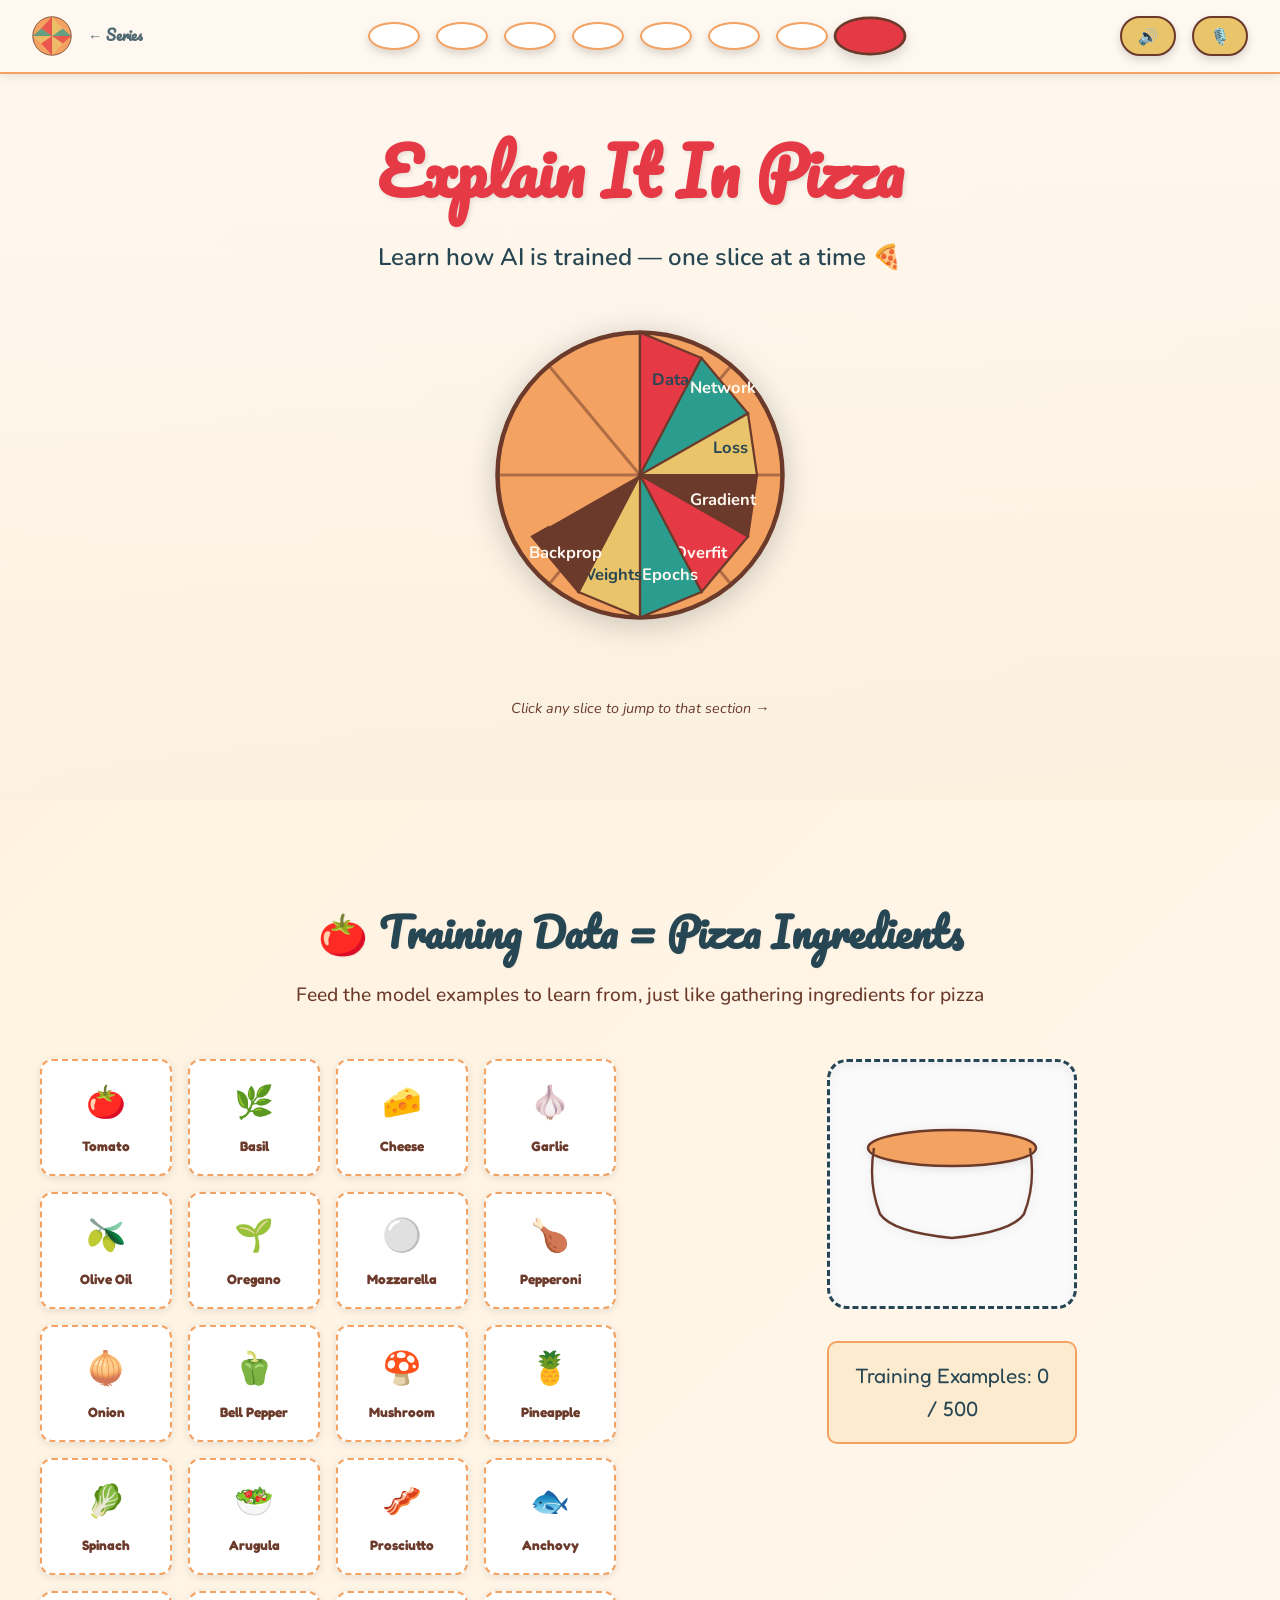
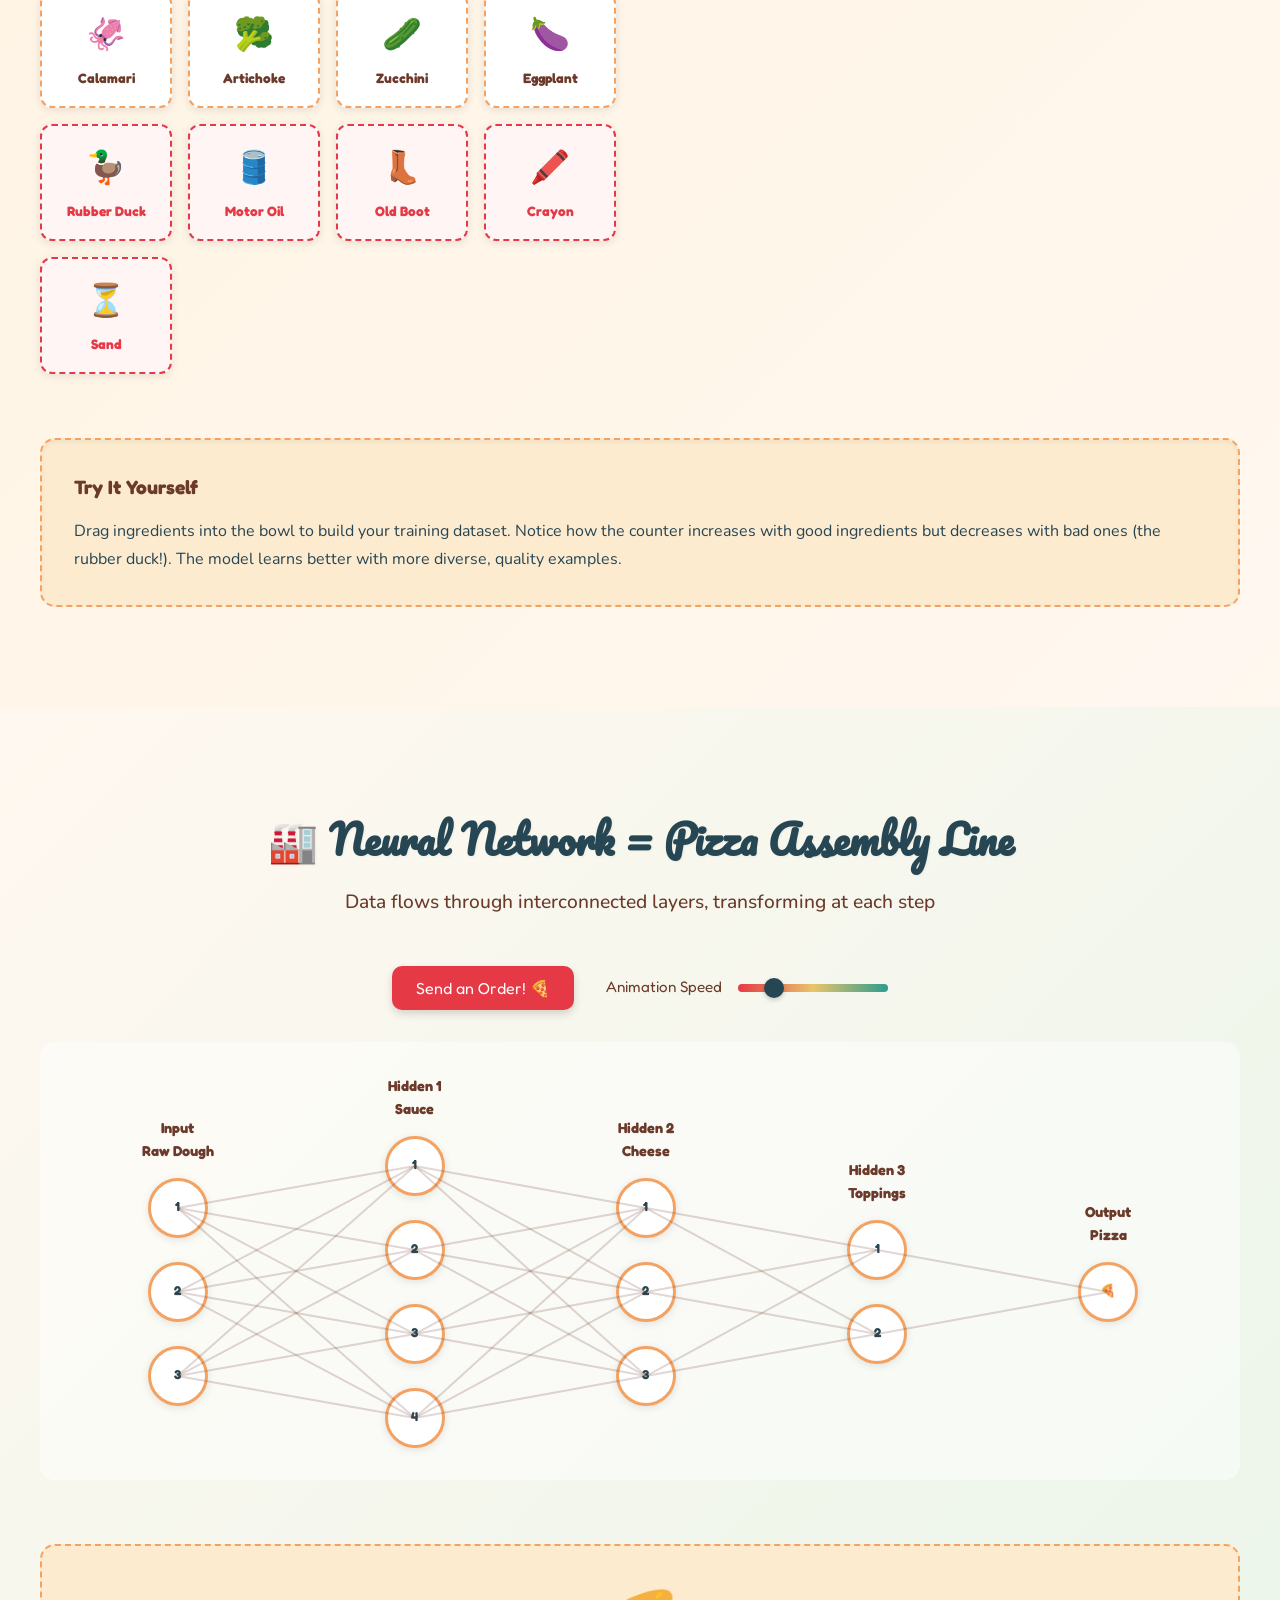
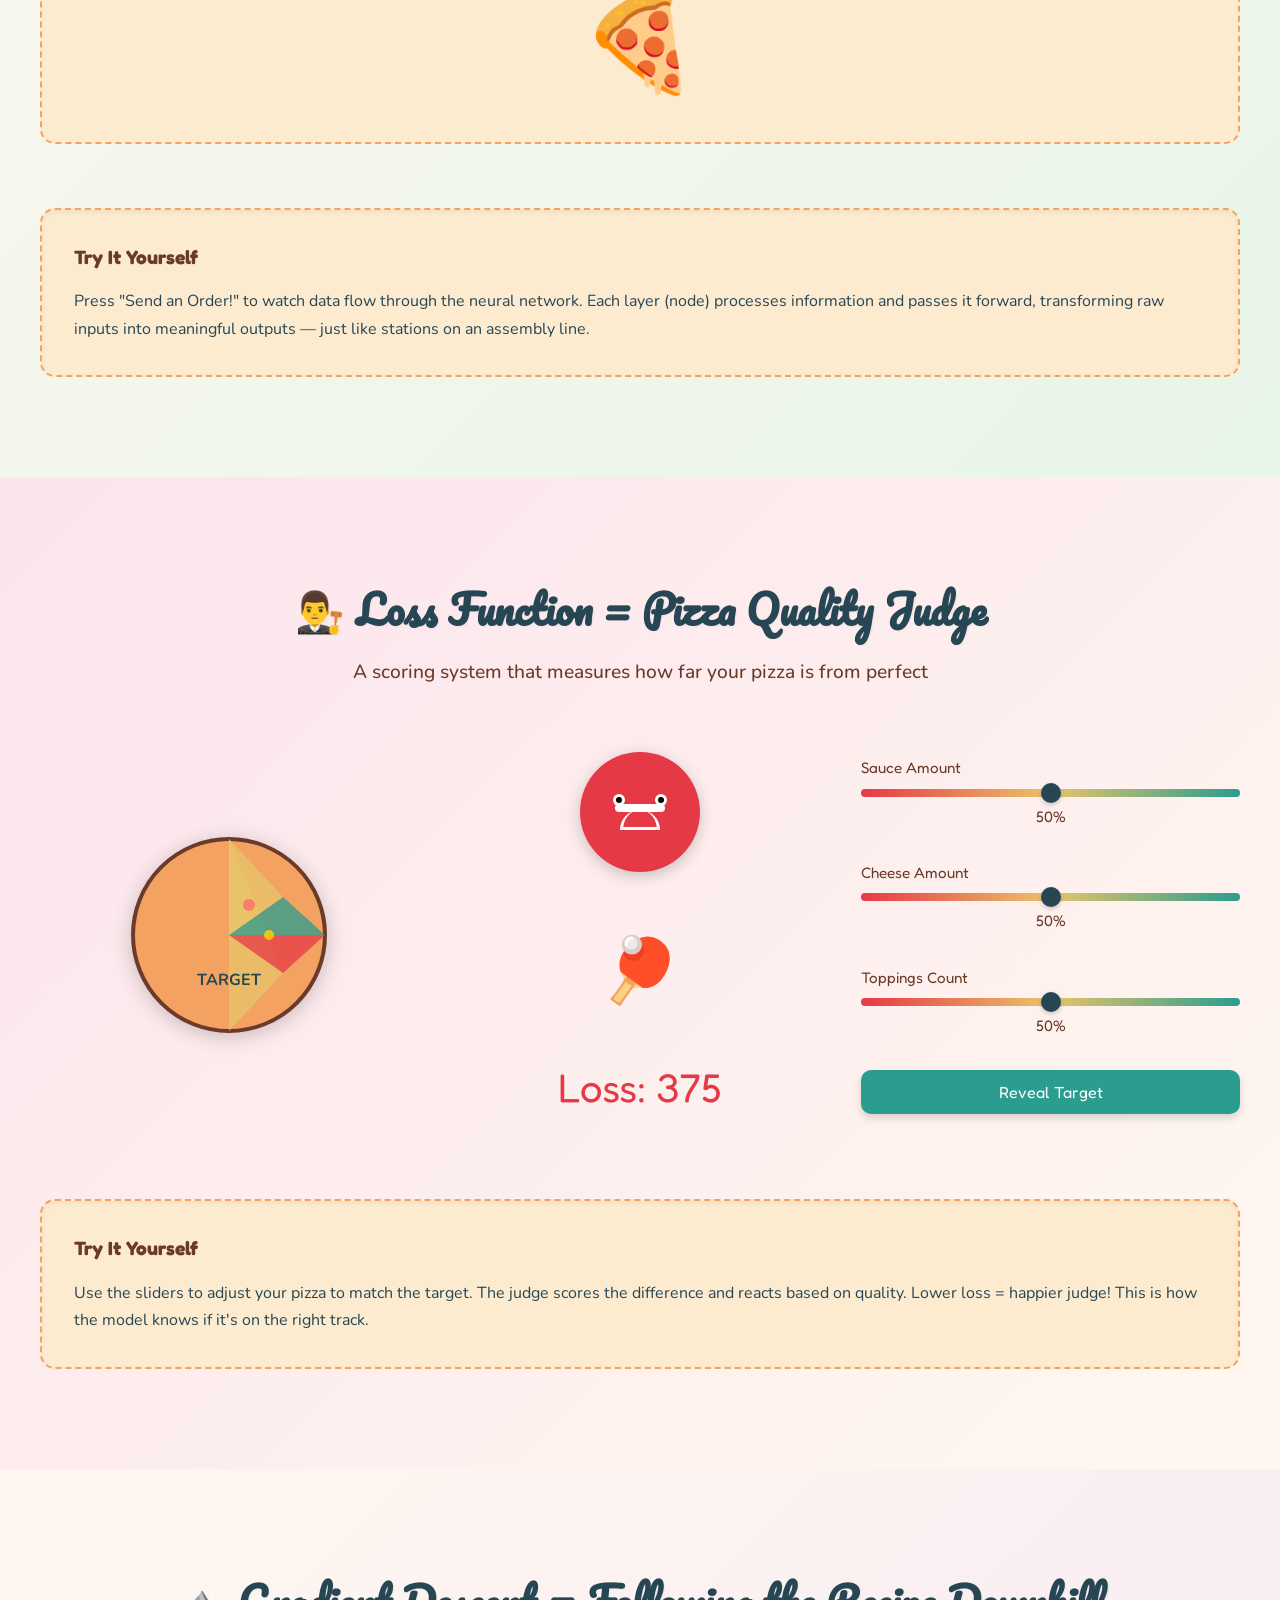
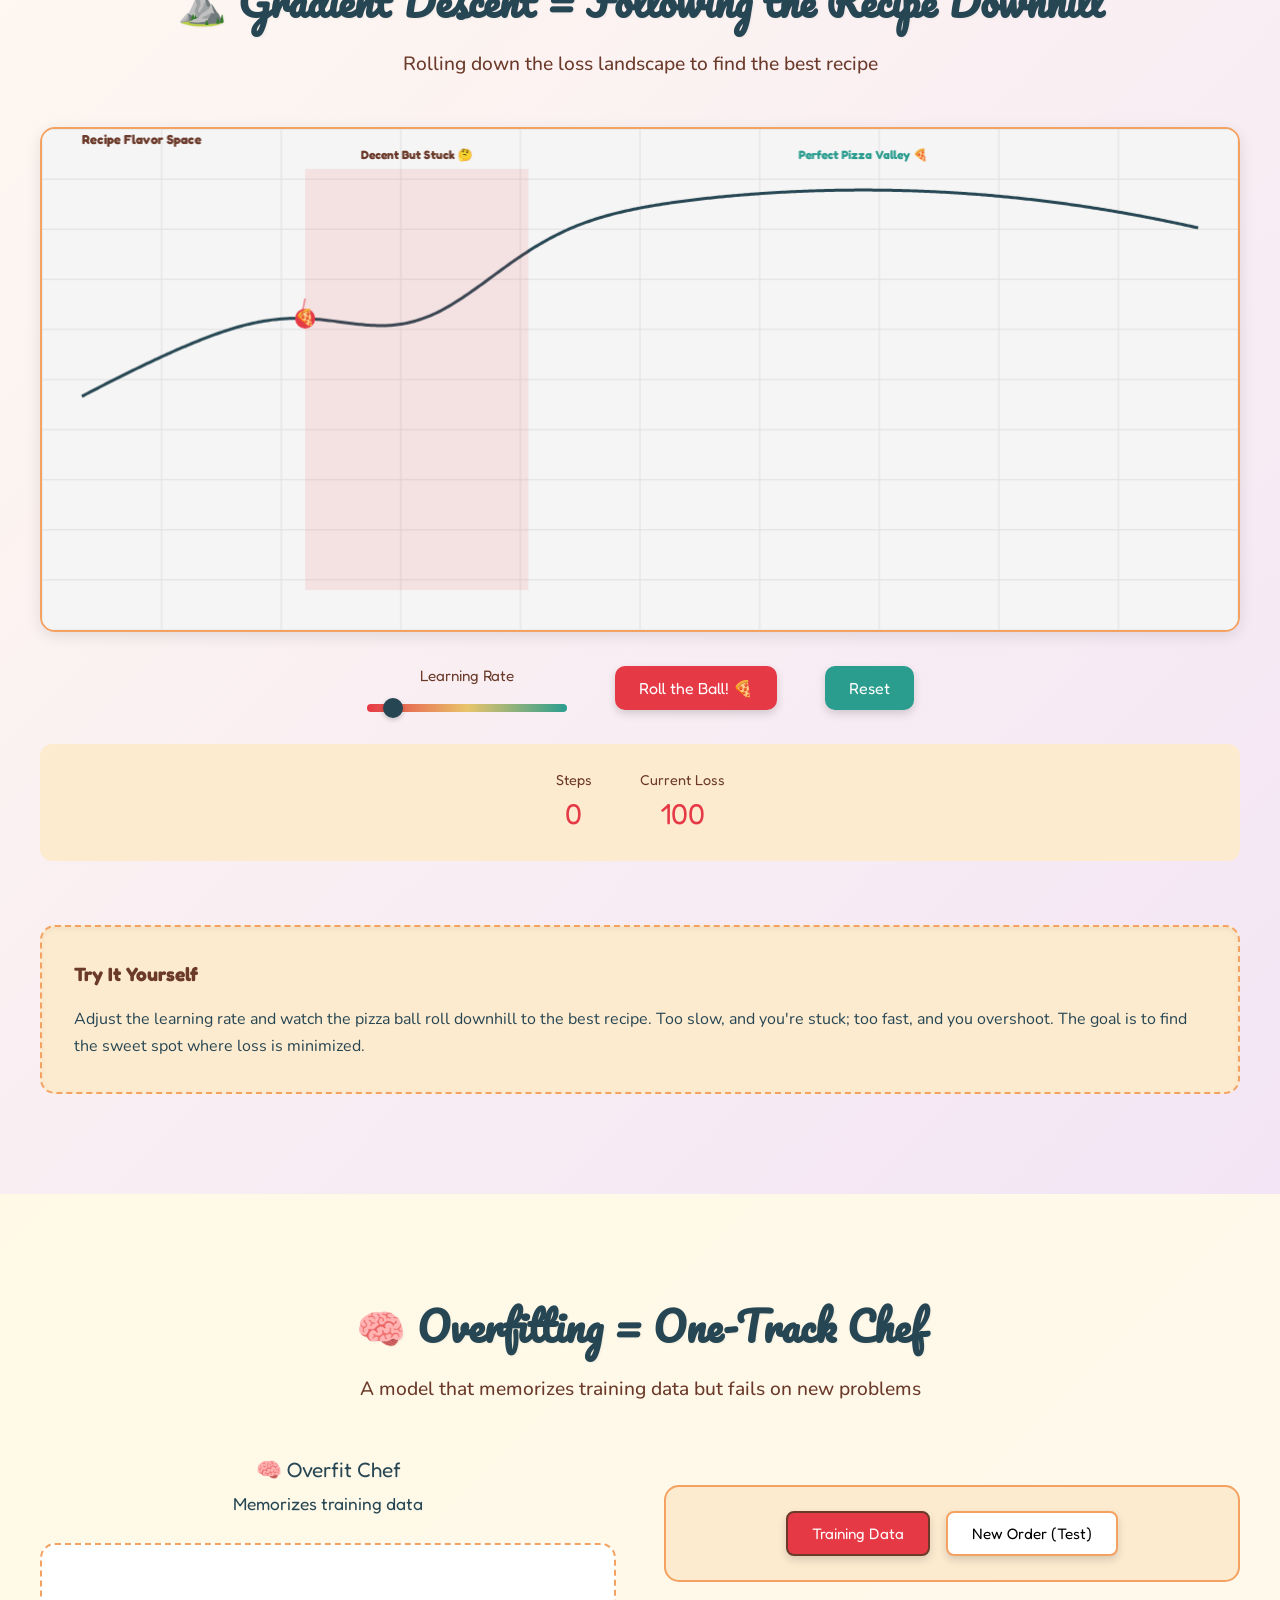
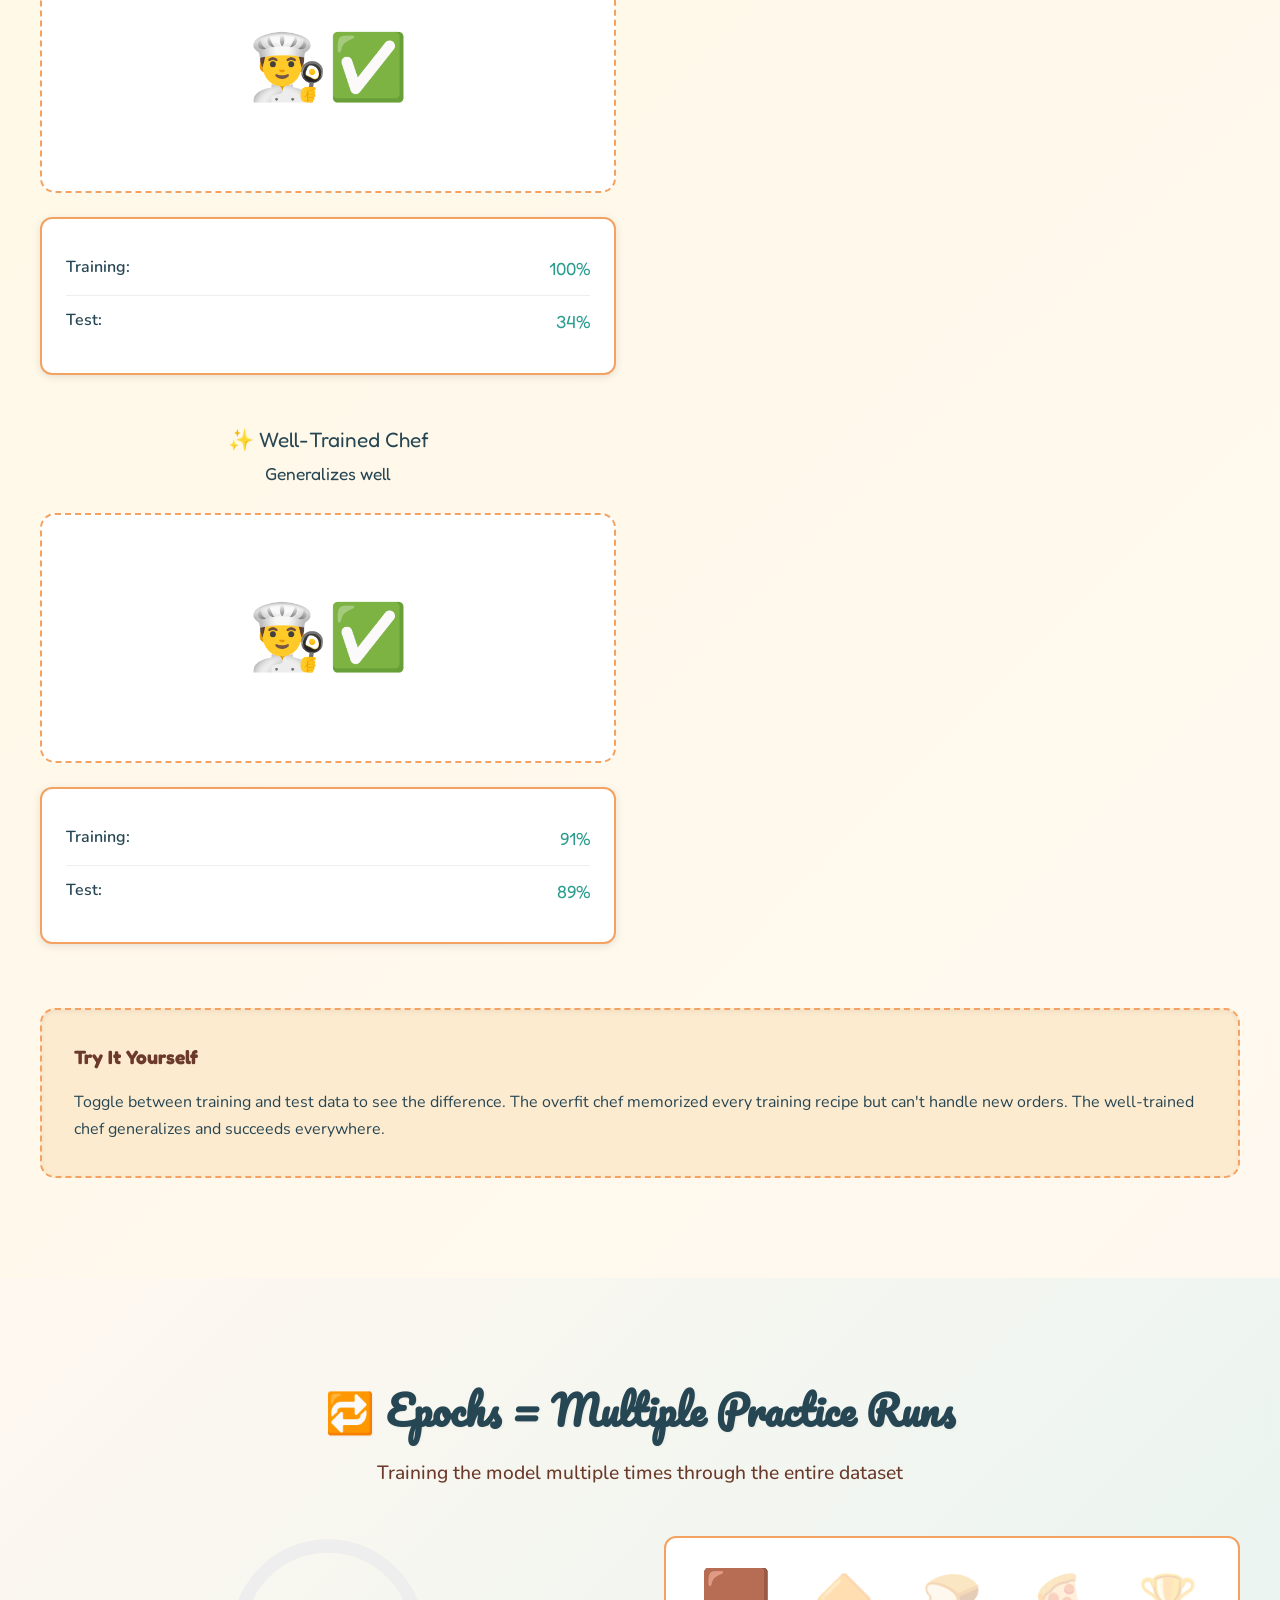
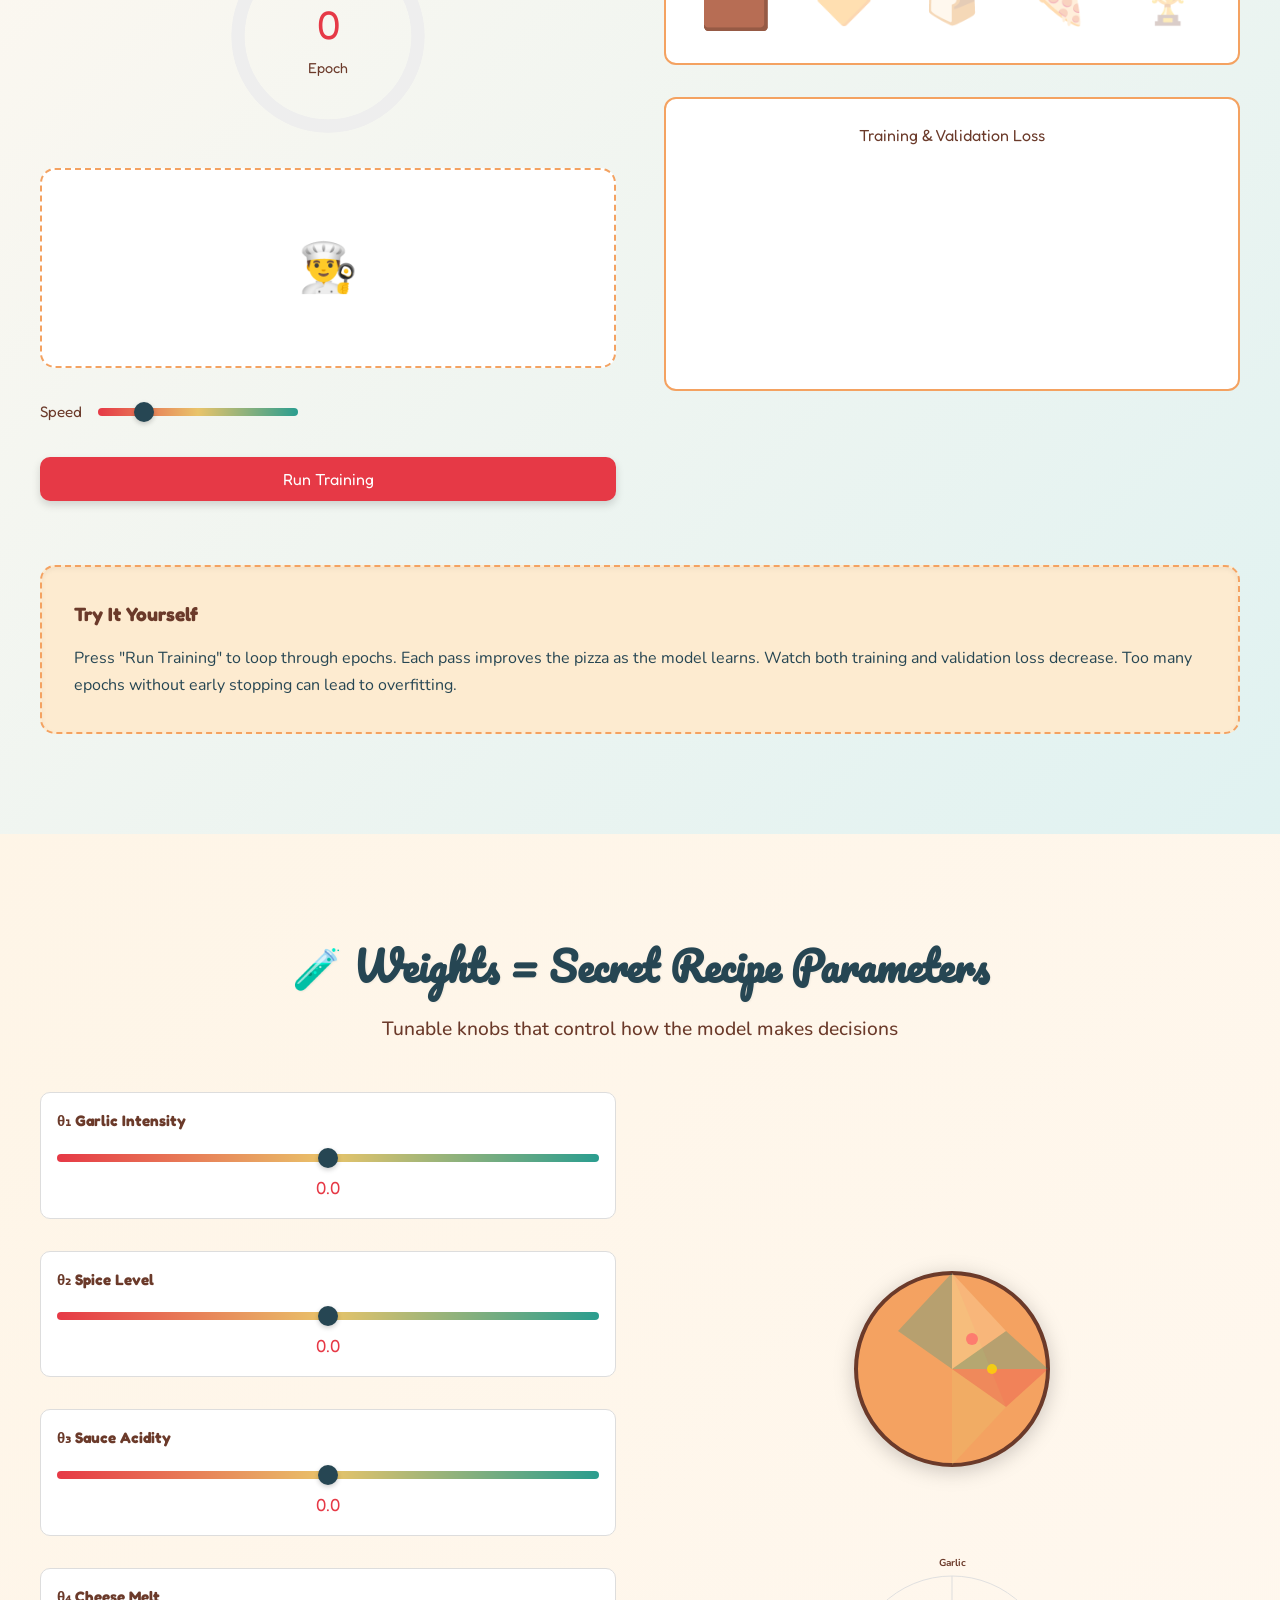
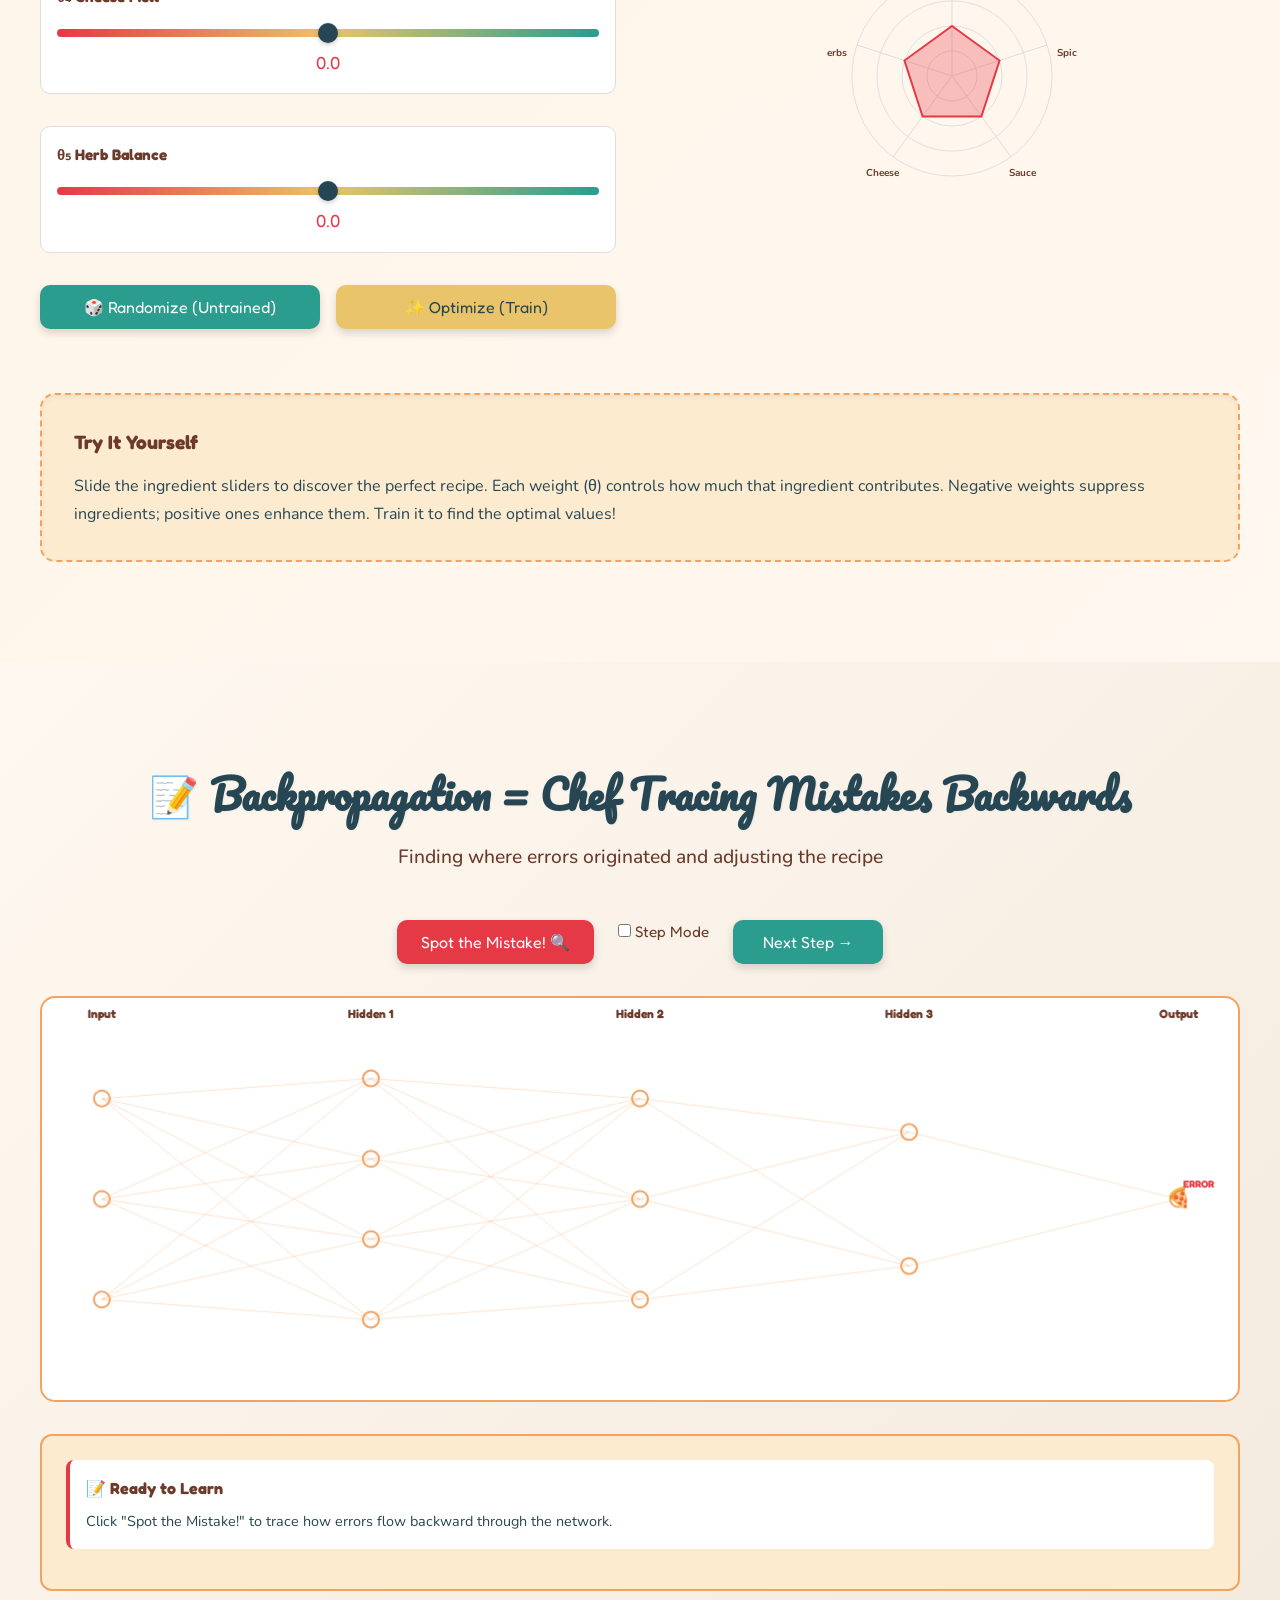
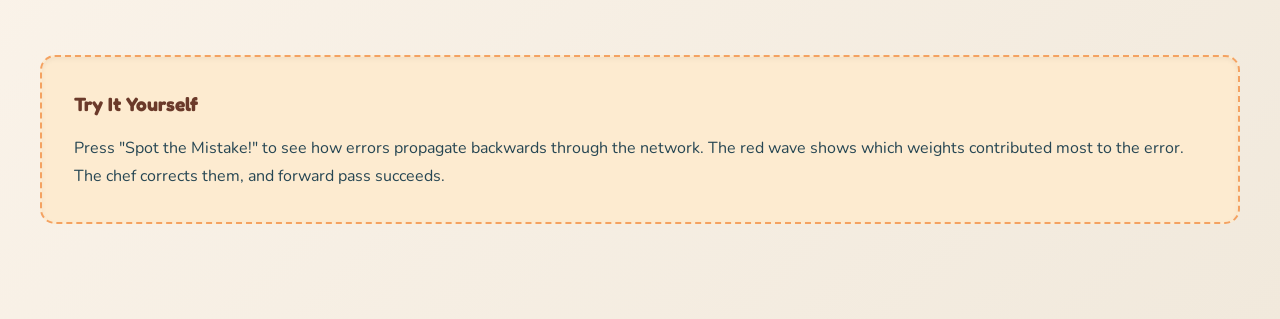
==== commit 2f3aa42d: "UI pass: visual consistency, nav links, more interaction, Ep1 fixes Visual consistency: - Ep7: full " ====
--- a/ep1-ml-basics/index.html
+++ b/ep1-ml-basics/index.html
@@ -13,19 +13,22 @@
   <!-- Navigation -->
   <nav class="navbar">
     <div class="nav-brand">
-      <svg class="nav-pizza" viewBox="0 0 100 100" width="40" height="40">
-        <circle cx="50" cy="50" r="48" fill="#F4A261" stroke="#6B3A2A" stroke-width="2"/>
-        <line x1="50" y1="2" x2="50" y2="98" stroke="#6B3A2A" stroke-width="1.5" opacity="0.3"/>
-        <line x1="2" y1="50" x2="98" y2="50" stroke="#6B3A2A" stroke-width="1.5" opacity="0.3"/>
-        <path d="M 50 2 L 77 69 L 50 98 Z" fill="#E9C46A" opacity="0.7" class="slice slice-1"/>
-        <path d="M 77 69 L 98 50 L 50 50 Z" fill="#E63946" opacity="0.7" class="slice slice-2"/>
-        <path d="M 98 50 L 77 31 L 50 50 Z" fill="#2A9D8F" opacity="0.7" class="slice slice-3"/>
-        <path d="M 77 31 L 50 2 L 50 50 Z" fill="#E9C46A" opacity="0.7" class="slice slice-4"/>
-        <path d="M 50 50 L 50 2 L 23 31 Z" fill="#E63946" opacity="0.7" class="slice slice-5"/>
-        <path d="M 50 50 L 23 31 L 2 50 Z" fill="#2A9D8F" opacity="0.7" class="slice slice-6"/>
-        <path d="M 50 50 L 2 50 L 23 69 Z" fill="#E9C46A" opacity="0.7" class="slice slice-7"/>
-        <path d="M 50 50 L 23 69 L 50 98 Z" fill="#E63946" opacity="0.7" class="slice slice-8"/>
-      </svg>
+      <a href="../index.html" style="text-decoration:none;color:inherit;display:flex;align-items:center;gap:0.5rem;">
+        <svg class="nav-pizza" viewBox="0 0 100 100" width="40" height="40">
+          <circle cx="50" cy="50" r="48" fill="#F4A261" stroke="#6B3A2A" stroke-width="2"/>
+          <line x1="50" y1="2" x2="50" y2="98" stroke="#6B3A2A" stroke-width="1.5" opacity="0.3"/>
+          <line x1="2" y1="50" x2="98" y2="50" stroke="#6B3A2A" stroke-width="1.5" opacity="0.3"/>
+          <path d="M 50 2 L 77 69 L 50 98 Z" fill="#E9C46A" opacity="0.7" class="slice slice-1"/>
+          <path d="M 77 69 L 98 50 L 50 50 Z" fill="#E63946" opacity="0.7" class="slice slice-2"/>
+          <path d="M 98 50 L 77 31 L 50 50 Z" fill="#2A9D8F" opacity="0.7" class="slice slice-3"/>
+          <path d="M 77 31 L 50 2 L 50 50 Z" fill="#E9C46A" opacity="0.7" class="slice slice-4"/>
+          <path d="M 50 50 L 50 2 L 23 31 Z" fill="#E63946" opacity="0.7" class="slice slice-5"/>
+          <path d="M 50 50 L 23 31 L 2 50 Z" fill="#2A9D8F" opacity="0.7" class="slice slice-6"/>
+          <path d="M 50 50 L 2 50 L 23 69 Z" fill="#E9C46A" opacity="0.7" class="slice slice-7"/>
+          <path d="M 50 50 L 23 69 L 50 98 Z" fill="#E63946" opacity="0.7" class="slice slice-8"/>
+        </svg>
+        <span style="font-family:'Pacifico',cursive;font-size:0.9rem;opacity:0.8;">← Series</span>
+      </a>
     </div>
     <div class="nav-sections">
       <button class="nav-dot" data-section="1" title="Ingredients"></button>
--- a/ep1-ml-basics/style.css
+++ b/ep1-ml-basics/style.css
@@ -775,11 +775,8 @@
 
 .assembly-canvas {
   width: 100%;
-  min-height: 400px;
-  background: rgba(255,255,255,0.3);
-  border-radius: 15px;
+  height: 100%;
   display: block;
-  margin-bottom: 2rem;
 }
 
 .assembly-output {
